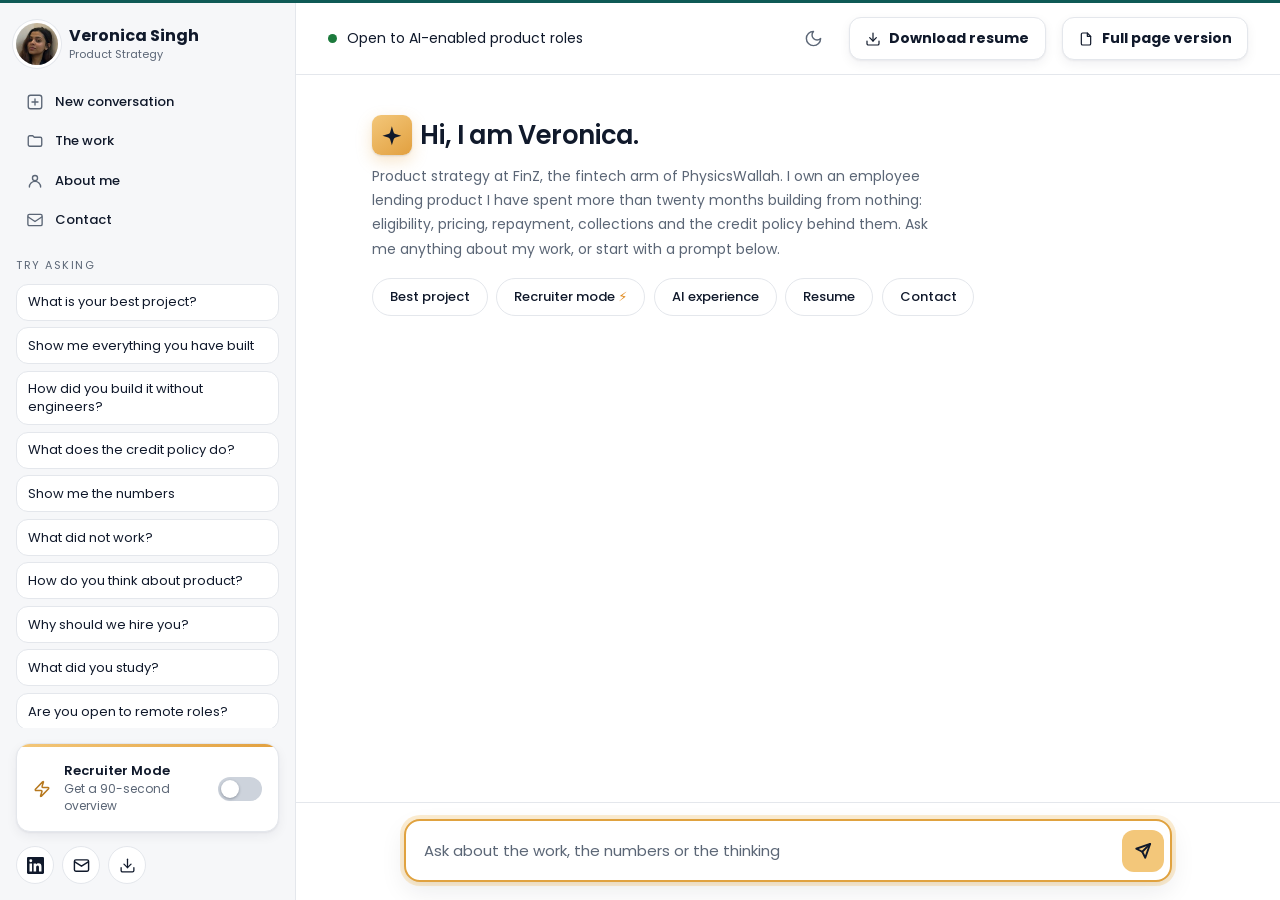
==== index.html @ cc676f42 "Poppins, and only Poppins One family across the whole site, headings and small labels alike. "Produc" ====
<!DOCTYPE html>
<html lang="en">
<head>
<meta charset="utf-8">
<meta name="viewport" content="width=device-width, initial-scale=1">
<title>Veronica Singh | Product Strategy, Employee Financing</title>
<meta name="description" content="Ask about the lending product Veronica Singh built from scratch at FinZ, the fintech vertical at PhysicsWallah. Now disbursing Rs 3 Cr+ a month to PhysicsWallah employees.">
<meta name="author" content="Veronica Singh">
<meta property="og:type" content="website">
<meta property="og:title" content="Veronica Singh | Product Strategy, Employee Financing">
<meta property="og:description" content="Ask about the lending product Veronica Singh built from scratch at FinZ, the fintech vertical at PhysicsWallah. Now disbursing Rs 3 Cr+ a month to PhysicsWallah employees.">
<meta property="og:site_name" content="Veronica Singh">
<meta property="og:locale" content="en_IN">
<!-- Set og:url and og:image once the site is hosted. -->
<!-- <meta property="og:url" content="https://YOUR-DOMAIN-HERE/index.html"> -->
<!-- <meta property="og:image" content="https://YOUR-DOMAIN-HERE/og-image.png"> 1200x630px -->
<meta name="twitter:card" content="summary_large_image">
<meta name="twitter:title" content="Veronica Singh | Product Strategy, Employee Financing">
<meta name="twitter:description" content="Ask about the lending product Veronica Singh built from scratch at FinZ, the fintech vertical at PhysicsWallah.">
<meta name="theme-color" content="#ffffff">
<link rel="preconnect" href="https://fonts.googleapis.com">
<link rel="preconnect" href="https://fonts.gstatic.com" crossorigin>
<link href="https://fonts.googleapis.com/css2?family=Poppins:wght@400;500;600;700&display=swap" rel="stylesheet">
<link rel="stylesheet" href="styles.css">
<link rel="stylesheet" href="chat.css">
</head>
<body class="app">
<a class="skip" href="#q">Skip to the question box</a>
<div class="hairline" aria-hidden="true"></div>

<div class="shell">

  <aside class="side" id="side">
    <div class="side-id">
      <img class="side-face" src="img/avatar.jpg" alt="" width="320" height="320">
      <div>
        <p class="side-name">Veronica Singh</p>
        <p class="side-role">Product Strategy</p>
      </div>
    </div>

    <nav class="side-nav" aria-label="Sections">
      <button class="side-link" type="button" data-ask="reset"><svg viewBox="0 0 24 24" fill="none" stroke="currentColor" stroke-width="1.8" stroke-linecap="round" stroke-linejoin="round" aria-hidden="true"><rect x="3" y="3" width="18" height="18" rx="3"/><path d="M12 8v8M8 12h8"/></svg> New conversation</button>
      <button class="side-link" type="button" data-ask="work"><svg viewBox="0 0 24 24" fill="none" stroke="currentColor" stroke-width="1.8" stroke-linecap="round" stroke-linejoin="round" aria-hidden="true"><path d="M3 7a2 2 0 0 1 2-2h4l2 2h8a2 2 0 0 1 2 2v8a2 2 0 0 1-2 2H5a2 2 0 0 1-2-2z"/></svg> The work</button>
      <button class="side-link" type="button" data-ask="about"><svg viewBox="0 0 24 24" fill="none" stroke="currentColor" stroke-width="1.8" stroke-linecap="round" stroke-linejoin="round" aria-hidden="true"><circle cx="12" cy="8" r="3.4"/><path d="M4.5 20a7.5 7.5 0 0 1 15 0"/></svg> About me</button>
      <button class="side-link" type="button" data-ask="contact"><svg viewBox="0 0 24 24" fill="none" stroke="currentColor" stroke-width="1.8" stroke-linecap="round" stroke-linejoin="round" aria-hidden="true"><rect x="2.5" y="4.5" width="19" height="15" rx="2"/><path d="m3 8 9 6 9-6"/></svg> Contact</button>
    </nav>

    <div class="try-wrap">
      <p class="side-label" id="try-label">Try asking</p>
      <ul class="try-list" id="try-list" aria-labelledby="try-label">
        <li><button class="try" type="button" data-ask="best">What is your best project?</button></li>
        <li><button class="try" type="button" data-ask="work">Show me everything you have built</button></li>
        <li><button class="try" type="button" data-ask="ai">How did you build it without engineers?</button></li>
        <li><button class="try" type="button" data-ask="credit">What does the credit policy do?</button></li>
        <li><button class="try" type="button" data-ask="numbers">Show me the numbers</button></li>
        <li><button class="try" type="button" data-ask="limits">What did not work?</button></li>
        <li><button class="try" type="button" data-ask="principles">How do you think about product?</button></li>
        <li><button class="try" type="button" data-ask="why">Why should we hire you?</button></li>
        <li><button class="try" type="button" data-ask="education">What did you study?</button></li>
        <li><button class="try" type="button" data-ask="logistics">Are you open to remote roles?</button></li>
      </ul>
    </div>


    <div class="rec">
      <span class="rec-bar" aria-hidden="true"></span>
      <label class="rec-row" for="rec">
        <span class="rec-bolt" aria-hidden="true"><svg viewBox="0 0 24 24" fill="none" stroke="currentColor" stroke-width="2" stroke-linecap="round" stroke-linejoin="round"><path d="M4 14a1 1 0 0 1-.78-1.63l9.9-10.2a.5.5 0 0 1 .86.46l-1.92 6.02A1 1 0 0 0 13 10h7a1 1 0 0 1 .78 1.63l-9.9 10.2a.5.5 0 0 1-.86-.46l1.92-6.02A1 1 0 0 0 11 14z"/></svg></span>
        <span class="rec-copy">
          <span class="rec-name">Recruiter Mode</span>
          <span class="rec-sub">Get a 90-second overview</span>
        </span>
        <input type="checkbox" id="rec">
        <span class="rec-switch" aria-hidden="true"></span>
      </label>
    </div>

    <ul class="side-social">
      <li>
        <a href="https://www.linkedin.com/in/veronicasingh250803" rel="me noopener" target="_blank" title="LinkedIn">
          <span class="sr">Connect on LinkedIn</span>
          <svg viewBox="0 0 24 24" fill="currentColor" aria-hidden="true"><path d="M20.45 20.45h-3.56v-5.57c0-1.33-.03-3.04-1.85-3.04-1.86 0-2.14 1.45-2.14 2.94v5.67H9.35V9h3.41v1.56h.05c.48-.9 1.63-1.85 3.36-1.85 3.6 0 4.27 2.37 4.27 5.45v6.29zM5.34 7.43a2.06 2.06 0 1 1 0-4.13 2.06 2.06 0 0 1 0 4.13zM7.12 20.45H3.56V9h3.56v11.45zM22.22 0H1.77C.79 0 0 .77 0 1.72v20.56C0 23.23.79 24 1.77 24h20.45c.98 0 1.78-.77 1.78-1.72V1.72C24 .77 23.2 0 22.22 0z"/></svg>
        </a>
      </li>
      <li>
        <a href="mailto:veronica.singh2525@gmail.com" title="Email">
          <span class="sr">Email veronica.singh2525@gmail.com</span>
          <svg viewBox="0 0 24 24" fill="none" stroke="currentColor" stroke-width="2" stroke-linecap="round" stroke-linejoin="round" aria-hidden="true"><rect x="2" y="4" width="20" height="16" rx="2"/><path d="m2.5 7 9.5 6 9.5-6"/></svg>
        </a>
      </li>
      <li>
        <a href="assets/Veronica-Singh-Resume.pdf" download title="Download resume">
          <span class="sr">Download Veronica&rsquo;s resume as a PDF</span>
          <svg viewBox="0 0 24 24" fill="none" stroke="currentColor" stroke-width="1.8" stroke-linecap="round" stroke-linejoin="round" aria-hidden="true"><path d="M12 15V3"/><path d="M21 15v4a2 2 0 0 1-2 2H5a2 2 0 0 1-2-2v-4"/><path d="m7 10 5 5 5-5"/></svg>
        </a>
      </li>
    </ul>
  </aside>

  <button class="backdrop" id="backdrop" type="button" hidden><span class="sr">Close the menu</span></button>

  <div class="main">
    <div class="topbar">
      <button class="drawer-toggle" id="drawer-toggle" type="button" aria-expanded="false" aria-controls="side">Menu</button>
      <p class="avail">
        <span class="dot" aria-hidden="true"></span>
        <span class="avail-short" aria-hidden="true">Open to work</span>
        <span class="avail-full" aria-hidden="true">Open to AI-enabled product roles</span>
        <span class="sr">Open to AI-enabled product roles</span>
      </p>
      <button class="theme-toggle" id="theme-toggle" type="button" aria-pressed="false" aria-label="Switch to night mode">
        <svg class="moon" viewBox="0 0 24 24" fill="none" stroke="currentColor" stroke-width="1.8" stroke-linecap="round" stroke-linejoin="round" aria-hidden="true"><path d="M12 3a6 6 0 0 0 9 9 9 9 0 1 1-9-9Z"/></svg>
        <svg class="sun" viewBox="0 0 24 24" fill="none" stroke="currentColor" stroke-width="1.8" stroke-linecap="round" stroke-linejoin="round" aria-hidden="true"><circle cx="12" cy="12" r="4"/><path d="M12 2v2M12 20v2M4.9 4.9l1.4 1.4M17.7 17.7l1.4 1.4M2 12h2M20 12h2M4.9 19.1l1.4-1.4M17.7 6.3l1.4-1.4"/></svg>
      </button>
      <a class="home-link" href="assets/Veronica-Singh-Resume.pdf" download><svg viewBox="0 0 24 24" fill="none" stroke="currentColor" stroke-width="1.8" stroke-linecap="round" stroke-linejoin="round" aria-hidden="true"><path d="M12 15V3"/><path d="M21 15v4a2 2 0 0 1-2 2H5a2 2 0 0 1-2-2v-4"/><path d="m7 10 5 5 5-5"/></svg> <span>Download resume</span></a>
      <a class="home-link home-link--page" href="home.html"><svg viewBox="0 0 24 24" fill="none" stroke="currentColor" stroke-width="1.8" stroke-linecap="round" stroke-linejoin="round" aria-hidden="true"><path d="M14 3H7a2 2 0 0 0-2 2v14a2 2 0 0 0 2 2h10a2 2 0 0 0 2-2V8z"/><path d="M14 3v5h5"/></svg> <span>Full page version</span></a>
    </div>

    <div class="scroll" id="scroll">
      <div class="thread" id="thread">

        <div class="msg msg-open">
          <div class="said">
            <h1 class="lede"><span class="mark" aria-hidden="true"><svg viewBox="0 0 24 24" fill="currentColor"><path d="M12 2.6 13.9 9a3.2 3.2 0 0 0 2.1 2.1l6.4 1.9-6.4 1.9A3.2 3.2 0 0 0 13.9 17L12 23.4 10.1 17A3.2 3.2 0 0 0 8 14.9L1.6 13 8 11.1A3.2 3.2 0 0 0 10.1 9z"/></svg></span>Hi, I am Veronica.</h1>
            <p class="sub">Product strategy at FinZ, the fintech arm of PhysicsWallah. I own an
            employee lending product I have spent more than twenty months building from nothing:
            eligibility, pricing, repayment, collections and the credit policy behind them.
            Ask me anything about my work, or start with a prompt below.</p>
            <div class="asks">
              <button class="askchip" type="button" data-ask="best">Best project</button>
              <button class="askchip" type="button" data-ask="recruiter">Recruiter mode <span class="bolt" aria-hidden="true">&#9889;</span></button>
              <button class="askchip" type="button" data-ask="ai">AI experience</button>
              <button class="askchip" type="button" data-ask="resume">Resume</button>
              <button class="askchip" type="button" data-ask="contact">Contact</button>
            </div>
            <noscript>
              <p style="margin-top:1rem"><b>This page needs JavaScript to answer questions.</b> Everything it would tell you is written out in full here:
              <a href="home.html">the full page version</a>, <a href="about.html">about Veronica</a>,
              <a href="projects.html">the case studies</a> and <a href="contact.html">how to get in touch</a>.</p>
            </noscript>
          </div>
        </div>

      </div>
    </div>

    <div class="composer-wrap">
      <form class="composer" id="composer" autocomplete="off">
        <label class="sr" for="q">Ask about the work, the numbers or the thinking</label>
        <input id="q" name="q" type="text" placeholder="Ask about the work, the numbers or the thinking" enterkeyhint="send">
        <button class="send" type="submit">
          <span class="sr">Send</span>
          <svg viewBox="0 0 24 24" fill="none" stroke="currentColor" stroke-width="2.5" stroke-linecap="round" stroke-linejoin="round" aria-hidden="true"><path d="M21.5 2.5 11 13"/><path d="M21.5 2.5 15 21l-4-8-8-4z"/></svg>
        </button>
      </form>
    </div>
  </div>

</div>

<script src="chat.js"></script>
</body>
</html>
---- styles.css ----
/* ============================================================
   Veronica Singh | portfolio

   One token block for the whole site, so the chat, the case
   studies and the full page version cannot drift apart.

   Poppins throughout, with no second family anywhere. White ground,
   near-black navy, hairline rules, soft shadows, and one amber accent
   that only ever means "do this". Night mode swaps the token values
   and nothing else.

   Plain static HTML. No build step required to host.
   ============================================================ */

:root{
  --bone:#ffffff;            /* page ground */
  --ink:#10192b;             /* near-black navy */
  --card:#ffffff;
  --muted-surface:#f6f7f9;   /* sidebar, and any recessed surface */
  --line:#e4e7ec;            /* hairline rule */
  --panel:#eceff7;           /* the ground a product shot sits on */
  --accent:#f3c77a;          /* the one colour that means "do this" */
  --accent-deep:#0f5a56;     /* the rule across the top */

  --blue:#dbe7f5;
  --pink:#f7e0e4;
  --lavender:#e9e4f7;
  --tan:#f8e8cc;
  --linkedin:#0077b5;
  --on-accent:#10192b;       /* stays dark: it sits on amber in both themes */
  --bubble-bg:#10192b;
  --bubble-fg:#ffffff;

  --muted:#5b6676;

  --border:1px solid var(--line);
  --border-thin:1px solid var(--line);
  --shadow:0 1px 2px rgba(16,25,43,.05), 0 4px 12px rgba(16,25,43,.06);
  --shadow-md:0 2px 4px rgba(16,25,43,.05), 0 10px 26px rgba(16,25,43,.08);
  --shadow-lg:0 4px 10px rgba(16,25,43,.06), 0 18px 44px rgba(16,25,43,.10);
  --radius-lg:20px;

  --font:"Poppins","Segoe UI",system-ui,-apple-system,sans-serif;
  /* One family, everywhere. --mono is kept as an alias so the small
     label rules keep working, but it resolves to the same face: this
     is meant to look uniform, not mixed. */
  --mono:var(--font);

  --t-display:clamp(2.35rem,6.4vw,4.5rem);
  --t-h1:clamp(1.9rem,4.2vw,3.15rem);
  --t-h2:clamp(1.6rem,3.2vw,2.6rem);
  --t-h3:clamp(1.15rem,1.7vw,1.5rem);
  --t-lead:clamp(1.0625rem,1.5vw,1.25rem);
  --t-body:clamp(1rem,1.1vw,1.125rem);
  --t-small:clamp(.875rem,1vw,1rem);
  --t-micro:clamp(.6875rem,.85vw,.8125rem);

  --measure:38rem;
  --measure-wide:46rem;
  --gutter:clamp(1.25rem,4.5vw,3.5rem);
  --max:76rem;
  --sec-gap:clamp(3.25rem,7vw,5.5rem);
}

/* ============================================================
   NIGHT MODE
   Only the token values change. Every rule below this block is
   written once and works in both themes.
   White is the default in every browser regardless of the system
   setting. Dark applies only when the toggle sets [data-theme],
   which needs no browser storage.
   ============================================================ */
:root[data-theme="dark"]{
  --bone:#0d1117;
  --ink:#e9eef6;
  --card:#161d29;
  --muted-surface:#111823;
  --line:#26303f;
  --panel:#131c2b;
  --accent:#f3c77a;
  --accent-deep:#6fc9bd;
  --blue:#1b2b3e;
  --pink:#3a2630;
  --lavender:#272040;
  --tan:#33291b;
  --muted:#9aa7b8;
  --bubble-bg:#2b3648;
  --bubble-fg:#f1f5f9;
  --shadow:0 1px 2px rgba(0,0,0,.4), 0 4px 14px rgba(0,0,0,.35);
  --shadow-md:0 2px 6px rgba(0,0,0,.45), 0 12px 30px rgba(0,0,0,.4);
  --shadow-lg:0 6px 14px rgba(0,0,0,.5), 0 22px 50px rgba(0,0,0,.45);
  color-scheme:dark;
}

*,*::before,*::after{box-sizing:border-box}
html{-webkit-text-size-adjust:100%;background:var(--bone);scroll-behavior:smooth}
@media (prefers-reduced-motion:reduce){html{scroll-behavior:auto}}

body{
  margin:0;
  background:var(--bone);
  color:var(--ink);
  font-family:var(--font);
  font-size:var(--t-body);
  font-weight:400;
  line-height:1.62;
  -webkit-font-smoothing:antialiased;
  -moz-osx-font-smoothing:grayscale;
  overflow-x:hidden;
}

::selection{background:var(--blue);color:var(--ink)}

h1,h2,h3{margin:0;font-weight:700;line-height:1.06}
p{margin:0 0 1.15em}
p:last-child{margin-bottom:0}
strong{font-weight:700}
img{display:block;max-width:100%;height:auto}
a{color:inherit}
.prose a{text-decoration-thickness:2px;text-underline-offset:3px}
.prose a:hover{background:var(--blue)}

:focus-visible{outline:3px solid var(--ink);outline-offset:3px}

.skip{
  position:absolute;left:-9999px;top:0;z-index:300;
  background:var(--blue);color:var(--ink);
  border:var(--border);box-shadow:var(--shadow);
  padding:.5rem 1rem;font-weight:700;
}
.skip:focus{left:1rem;top:1rem}

.wrap{max-width:var(--max);margin-inline:auto;padding-inline:var(--gutter)}
section{padding-block:var(--sec-gap);position:relative}
.tight{padding-block:clamp(2rem,4vw,3rem)}

/* ============================================================
   REVEAL ON SCROLL
   The scripts pick their own targets and add .rise themselves, so
   no page markup carries a presentation class and nothing is
   hidden when JavaScript does not run. .js is only set once an
   IntersectionObserver actually exists.
   ============================================================ */
@media (prefers-reduced-motion:no-preference){
  .js .rise{
    opacity:0;transform:translateY(16px);
    transition:opacity .5s ease, transform .55s cubic-bezier(.22,1,.36,1);
    transition-delay:var(--d,0ms);
  }
  .js .rise.is-in{opacity:1;transform:none}
}

/* ============================================================
   NAV
   ============================================================ */
.site-nav{position:sticky;top:0;z-index:100;background:var(--bone);border-bottom:var(--border)}
.nav-inner{
  max-width:var(--max);margin-inline:auto;
  padding:.85rem var(--gutter);
  display:flex;align-items:center;justify-content:flex-end;gap:1rem;
}
.nav-links{display:flex;align-items:center;gap:clamp(1rem,2.4vw,2.25rem);list-style:none;margin:0;padding:0}
.nav-link{
  font-size:var(--t-micro);font-weight:700;
  letter-spacing:.12em;text-transform:uppercase;
  text-decoration:none;padding:.35rem .2rem;
  border-bottom:3px solid transparent;
}
.nav-link:hover{border-bottom-color:var(--ink)}
.nav-link[aria-current="page"]{border-bottom-color:var(--pink)}
.nav-toggle{display:none}

@media (max-width:56em){
  .nav-inner{flex-wrap:wrap}
  .site-nav nav{flex-basis:100%;order:3}
  .nav-toggle{
    display:inline-block;
    background:var(--blue);color:var(--ink);
    border:var(--border);box-shadow:var(--shadow);
    font-family:var(--font);font-weight:700;font-size:var(--t-micro);
    letter-spacing:.12em;text-transform:uppercase;
    padding:.6rem .9rem;cursor:pointer;
  }
  .nav-links{flex-direction:column;align-items:stretch;gap:0;padding-bottom:.5rem}
  .nav-links[hidden]{display:none}
  .nav-link{display:block;padding:.8rem 0;border-top:2px solid var(--ink);border-bottom:0}
  .nav-link[aria-current="page"]{background:var(--pink);padding-inline:.6rem}
}

/* ============================================================
   PILLS AND BUTTONS
   ============================================================ */
.pill{
  display:inline-block;
  border:var(--border);box-shadow:var(--shadow);
  border-radius:999px;
  padding:.45rem 1rem;
  font-size:var(--t-micro);font-weight:700;
  letter-spacing:.1em;text-transform:uppercase;
  background:var(--blue);
}
.pill--pink{background:var(--pink)}
.pill--lav{background:var(--lavender)}
.pill--tan{background:var(--tan)}

.btn{
  display:inline-flex;align-items:center;gap:.6rem;
  border:var(--border);box-shadow:var(--shadow);
  background:var(--blue);color:var(--ink);
  padding:.8rem 1.35rem;
  font-weight:700;font-size:var(--t-small);
  letter-spacing:.06em;text-transform:uppercase;
  text-decoration:none;
  transition:transform .12s ease,box-shadow .12s ease;
}
.btn:hover,.btn:focus-visible{transform:translateY(-1px);box-shadow:var(--shadow-md)}
.btn--pink{background:var(--pink)}
.btn--lav{background:var(--lavender)}
.btn--ink{background:var(--ink);color:var(--bone)}
.btn--linkedin{background:var(--linkedin);color:#fff}
@media (prefers-reduced-motion:reduce){.btn{transition:none}}

/* ============================================================
   HERO
   ============================================================ */
.hero{padding-top:clamp(1.75rem,4vw,3rem)}
.hero-grid{display:grid;grid-template-columns:1fr;gap:clamp(2.5rem,5vw,4rem);align-items:center}
.hero-pills{display:flex;flex-wrap:wrap;gap:.6rem;list-style:none;margin:0 0 1.75rem;padding:0}
.name{
  font-size:var(--t-display);
  text-transform:uppercase;letter-spacing:.02em;line-height:.95;
  margin-bottom:1.25rem;
}
.role{
  font-size:var(--t-h3);font-weight:700;
  text-transform:uppercase;letter-spacing:.03em;line-height:1.25;
  margin-bottom:1.25rem;max-width:24ch;
}
.hero-sub{color:var(--muted);max-width:46ch;margin-bottom:1.75rem}
.hero-cta{display:flex;flex-wrap:wrap;gap:.75rem}

/* stacked photo frame, as on the reference site */
.photo-stack{position:relative;width:100%;max-width:clamp(190px,24vw,300px);margin-inline:auto}
.photo-stack::before,.photo-stack::after{
  content:"";position:absolute;inset:0;
  border:var(--border);border-radius:var(--radius-lg);box-shadow:var(--shadow-md);
}
.photo-stack::before{background:var(--pink);transform:rotate(3deg)}
.photo-stack::after{background:var(--tan);transform:rotate(-3deg)}
.photo-frame{
  position:relative;
  z-index:1; /* sits above the two rotated cards behind it */
  border:var(--border);border-radius:var(--radius-lg);
  box-shadow:var(--shadow-lg);
  overflow:hidden;background:var(--blue);
}
.photo-frame img{width:100%}

/* ============================================================
   SECTION HEADINGS
   ============================================================ */
.sec-head{text-align:center;margin-bottom:clamp(2rem,4vw,3rem)}
.sec-head--left{text-align:left}
.sec-title{font-size:var(--t-h2);margin-top:1rem}
.sec-intro{color:var(--muted);max-width:44ch;margin:1rem auto 0}
.sec-head--left .sec-intro{margin-inline:0}

/* ============================================================
   CARDS
   ============================================================ */
.card{
  border:var(--border);box-shadow:var(--shadow);
  background:var(--card);
  padding:clamp(1.25rem,2.4vw,1.75rem);
  height:100%;
}
.card--blue{background:var(--blue)}
.card--pink{background:var(--pink)}
.card--lav{background:var(--lavender)}
.card--tan{background:var(--tan)}
.card h3{font-size:var(--t-h3);text-transform:uppercase;letter-spacing:.03em;margin-bottom:.75rem}
.card p{font-size:var(--t-small);line-height:1.6}

.icon-box{
  display:inline-flex;align-items:center;justify-content:center;
  width:52px;height:52px;margin-bottom:1.1rem;
  background:var(--card);border:var(--border);
}
.icon-box svg{width:24px;height:24px}

.grid{display:grid;gap:clamp(1.25rem,2.5vw,1.75rem);grid-template-columns:1fr}
.grid--2{grid-template-columns:1fr}
.grid--3{grid-template-columns:1fr}
.grid--4{grid-template-columns:1fr}

/* ============================================================
   CASE STUDY CARDS
   ============================================================ */
.case-list{display:grid;gap:clamp(1.5rem,3vw,2rem);grid-template-columns:1fr;list-style:none;margin:0;padding:0}
.case-card{
  display:flex;flex-direction:column;height:100%;
  border:var(--border);box-shadow:var(--shadow);
  background:var(--card);text-decoration:none;
  transition:transform .12s ease,box-shadow .12s ease;
}
.case-card:hover,.case-card:focus-visible{transform:translateY(-2px);box-shadow:var(--shadow-md)}
@media (prefers-reduced-motion:reduce){.case-card{transition:none}}
.case-head{
  display:flex;align-items:center;
  padding:.9rem 1.1rem;border-bottom:var(--border);
}
.case-head .icon-box{margin:0;width:44px;height:44px}
.case-head .icon-box svg{width:20px;height:20px}
.case--1 .case-head{background:var(--blue)}
.case--2 .case-head{background:var(--pink)}
.case--3 .case-head{background:var(--tan)}
.case-body{padding:clamp(1.15rem,2.4vw,1.6rem);display:flex;flex-direction:column;flex:1}
.case-body h3{font-size:var(--t-h3);text-transform:uppercase;letter-spacing:.02em;margin-bottom:.75rem}
.case-body p{font-size:var(--t-small);color:var(--muted)}
.status{
  display:inline-block;align-self:flex-start;width:fit-content;background:var(--tan);
  border:var(--border-thin);
  padding:.15rem .5rem;margin-bottom:.85rem;
  font-size:var(--t-micro);font-weight:700;
  letter-spacing:.1em;text-transform:uppercase;
}
.chips{display:flex;flex-wrap:wrap;gap:.45rem;list-style:none;margin:1.1rem 0 0;padding:0}
.chip{
  border:var(--border-thin);background:var(--bone);
  padding:.2rem .55rem;font-size:var(--t-micro);font-weight:700;
}
.card-more{
  margin-top:1.2rem;padding-top:.9rem;border-top:1px solid rgba(46,36,31,.25);
  font-weight:700;font-size:var(--t-small);letter-spacing:.05em;text-transform:uppercase;
}

/* ============================================================
   STATS
   ============================================================ */
.stat-list{display:grid;grid-template-columns:repeat(2,1fr);gap:clamp(1rem,2vw,1.5rem);list-style:none;margin:0;padding:0}
.stat-box{
  background:var(--lavender);border:var(--border);box-shadow:var(--shadow);
  padding:clamp(1rem,2.2vw,1.5rem);text-align:center;
  display:flex;flex-direction:column;justify-content:space-between;
}
.stat-figure{display:block;font-size:clamp(1.5rem,3.2vw,2.25rem);font-weight:700;line-height:1.05;margin-bottom:.35rem}
.stat-label{display:block;font-size:var(--t-micro);font-weight:700;letter-spacing:.1em;text-transform:uppercase}

/* ============================================================
   PAGE HEAD
   ============================================================ */
.page-head{
  border:var(--border);box-shadow:var(--shadow-lg);
  background:var(--blue);
  padding:clamp(1.1rem,2.2vw,1.6rem) clamp(1.1rem,2.4vw,1.75rem);
  margin-bottom:clamp(1.75rem,3vw,2.25rem);
}
.page-head--pink{background:var(--pink)}
.page-head--tan{background:var(--tan)}
.page-head--lav{background:var(--lavender)}
.page-head .kicker{font-size:var(--t-micro);font-weight:700;letter-spacing:.16em;text-transform:uppercase;display:block;margin-bottom:.6rem}
.page-head h1{font-size:var(--t-h2);text-transform:uppercase;letter-spacing:.02em;margin-bottom:.85rem}
.page-head .meta{font-family:var(--mono);font-size:var(--t-small)}
.page-head .lede{font-size:var(--t-lead);margin-top:.75rem;max-width:46ch}
.back-link{
  display:inline-block;font-weight:700;font-size:var(--t-micro);
  letter-spacing:.12em;text-transform:uppercase;
  text-decoration:none;margin-bottom:1.25rem;
  border-bottom:2px solid var(--ink);
}
.back-link::before{content:"";display:inline-block;vertical-align:.18em;
  width:.9em;height:2px;background:currentColor;margin-right:.55em}
/* status sits on its own line in a case-study head */
.page-head .status{margin:.85rem 0 0}

/* ============================================================
   PROSE
   ============================================================ */
.prose{max-width:var(--measure-wide)}
.prose h3{
  font-size:var(--t-h3);text-transform:uppercase;letter-spacing:.03em;
  margin:clamp(2.25rem,4vw,3rem) 0 .9rem;
}
.prose h3:first-child{margin-top:0}
.prose blockquote{
  margin:clamp(1.75rem,3vw,2.5rem) 0;
  background:var(--tan);border:var(--border);box-shadow:var(--shadow);
  padding:clamp(1.1rem,2.2vw,1.5rem);
  font-size:var(--t-lead);font-weight:700;line-height:1.35;
}
.prose blockquote p{margin:0}
.steps{list-style:none;margin:0 0 1.15em;padding:0;counter-reset:st}
.steps li{
  counter-increment:st;position:relative;
  padding:.65rem 0 .65rem 2.6rem;border-top:1px solid rgba(46,36,31,.25);
}
.steps li:last-child{border-bottom:1px solid rgba(46,36,31,.25)}
.steps li::before{
  content:counter(st,decimal-leading-zero);
  position:absolute;left:0;top:.72rem;
  font-family:var(--mono);font-size:var(--t-micro);font-weight:700;
}
.decisions{list-style:none;margin:0;padding:0;counter-reset:dec}
.decisions > li{
  counter-increment:dec;margin-top:1.75rem;
  background:var(--card);border:var(--border);box-shadow:var(--shadow);
  padding:clamp(1.1rem,2.2vw,1.5rem);
}
.decisions > li::before{
  content:"Decision " counter(dec,decimal-leading-zero);
  display:inline-block;margin-bottom:.7rem;
  background:var(--lavender);border:var(--border-thin);padding:.15rem .5rem;
  font-size:var(--t-micro);font-weight:700;letter-spacing:.1em;text-transform:uppercase;
}
.dec-lead{display:block;font-weight:700;margin-bottom:.55rem}

.limits{
  max-width:var(--measure-wide);margin-top:clamp(2.25rem,4vw,3rem);
  background:var(--muted-surface);border:var(--border);box-shadow:var(--shadow);
  padding:clamp(1.15rem,2.4vw,1.6rem);
  font-size:var(--t-small);line-height:1.62;
}
.limits h3{
  font-size:var(--t-micro);letter-spacing:.14em;text-transform:uppercase;
  margin:0 0 .7rem;
}

/* ============================================================
   FIGURES
   ============================================================ */
.figs{display:grid;gap:clamp(2rem,4vw,3rem);margin-top:clamp(2.5rem,5vw,4rem);max-width:none}
figure{margin:0}
.shot{border:var(--border);box-shadow:var(--shadow-md);overflow:hidden;background:var(--card)}
.shot img{width:100%}
.fig-frame{
  border:2px dashed var(--ink);background:var(--muted-surface);
  aspect-ratio:1600/760;
  display:flex;flex-direction:column;align-items:center;justify-content:center;
  gap:.5rem;padding:1rem;text-align:center;
}
.fig-slot{font-family:var(--mono);font-weight:700;font-size:var(--t-small);letter-spacing:.1em;text-transform:uppercase}
.fig-dims{font-family:var(--mono);font-size:var(--t-micro);color:var(--muted)}

/* ============================================================
   CASE STEPS: a screenshot followed by what it solved
   ============================================================ */
.case-intro{max-width:var(--measure-wide);margin-bottom:clamp(2.5rem,5vw,3.5rem)}
.case-intro p{margin-bottom:.9em}
.case-intro p:last-child{margin-bottom:0}
.case-steps{display:grid;gap:clamp(2.75rem,5vw,4rem);margin-bottom:clamp(2.75rem,5vw,4rem)}
.case-step figure{max-width:54rem}
.case-step .step-body{max-width:var(--measure-wide);margin-top:clamp(1rem,2vw,1.4rem)}
.case-step .step-body h3{
  font-size:var(--t-h3);text-transform:uppercase;letter-spacing:.03em;margin:0 0 .8rem;
}
.case-step .step-body p{margin-bottom:1em}
.case-step .step-body p:last-child{margin-bottom:0}

/* ============================================================
   PRINCIPLES / FACTS
   ============================================================ */
.principles{list-style:none;margin:0;padding:0;counter-reset:pr;max-width:var(--measure-wide)}
.principles > li{
  counter-increment:pr;
  display:grid;grid-template-columns:auto 1fr;gap:0 clamp(1rem,2.4vw,1.75rem);
  align-items:start;padding-block:clamp(1.35rem,2.6vw,1.9rem);
  border-top:1px solid rgba(46,36,31,.25);
}
.principles > li:last-child{border-bottom:1px solid rgba(46,36,31,.25)}
.principles > li::before{
  content:counter(pr,decimal-leading-zero);
  font-family:var(--mono);font-weight:700;font-size:var(--t-small);
  background:var(--blue);border:var(--border-thin);padding:.1rem .45rem;
}
.p-lead{font-weight:700}
.p-text{color:var(--muted)}
.p-text .p-lead{color:var(--ink)}

.fact-grid,.grid{align-items:start}
.fact-col{height:auto}
.fact-col ul{list-style:none;margin:0;padding:0}
.fact-col li{
  background:var(--card);border:var(--border-thin);
  padding:.6rem .75rem;margin-bottom:.6rem;
  font-size:var(--t-small);line-height:1.4;font-weight:700;
}
.fact-col li:last-child{margin-bottom:0}
.fact-col li span{display:block;font-weight:400;color:var(--muted);font-size:var(--t-micro);margin-top:.15rem}

/* ============================================================
   PAGER
   ============================================================ */
.pager{
  display:grid;gap:1rem;grid-template-columns:1fr;
  margin-top:clamp(3rem,5vw,4.5rem);
}
.pager a{
  display:block;text-decoration:none;
  border:var(--border);box-shadow:var(--shadow);
  background:var(--card);padding:1.1rem 1.25rem;
}
.pager a:hover{background:var(--blue)}
.pager-dir{display:block;font-size:var(--t-micro);font-weight:700;letter-spacing:.12em;text-transform:uppercase;margin-bottom:.3rem}
.pager-title{font-weight:700;text-transform:uppercase;letter-spacing:.02em}
.pager .next{text-align:right}

/* ============================================================
   CONTACT
   ============================================================ */
.contact{
  background-color:var(--pink);
  background-image:
    repeating-linear-gradient(45deg,rgba(46,36,31,.05) 0 2px,transparent 2px 9px),
    repeating-linear-gradient(-45deg,rgba(46,36,31,.05) 0 2px,transparent 2px 9px);
  border-block:var(--border);
  text-align:center;
}
.contact .sec-title{max-width:20ch;margin-inline:auto}
.contact-actions{
  display:grid;gap:clamp(1rem,2.2vw,1.5rem);
  list-style:none;margin:2.25rem auto 0;padding:0;
  max-width:52rem;align-items:start;
  grid-template-columns:1fr;
}
.action{
  display:flex;flex-direction:column;align-items:center;gap:.85rem;
  background:var(--card);border:var(--border);box-shadow:var(--shadow);
  padding:clamp(1.25rem,2.4vw,1.6rem) 1rem;
  text-decoration:none;text-align:center;cursor:pointer;
  list-style:none;
  transition:transform .12s ease,box-shadow .12s ease;
}
.action::-webkit-details-marker{display:none}
.action::marker{content:""}
.action:hover,.action:focus-visible{transform:translateY(-2px);box-shadow:var(--shadow-md)}
@media (prefers-reduced-motion:reduce){.action{transition:none}}
.action--in{background:var(--linkedin);color:#fff}
.action-icon{
  display:inline-flex;align-items:center;justify-content:center;
  width:34px;height:34px;
}
.action-icon svg{width:100%;height:100%}
.action-label{
  font-weight:700;font-size:var(--t-small);
  letter-spacing:.06em;text-transform:uppercase;line-height:1.25;
}
.action-details[open] .action{margin-bottom:.7rem}
.action-value{
  display:block;background:var(--tan);
  border:var(--border);box-shadow:var(--shadow);
  padding:.8rem 1rem;text-align:center;
  font-weight:700;text-decoration:none;
  font-size:var(--t-small);word-break:break-word;
}
.action-value:hover{background:var(--blue)}
.cl-kind{font-size:var(--t-micro);font-weight:700;letter-spacing:.14em;text-transform:uppercase;flex:0 0 auto;min-width:7rem}
.cl-value{font-weight:700;word-break:break-word}
.cl-arrow{margin-left:auto;font-weight:700}

/* ============================================================
   FOOTER
   ============================================================ */
.site-footer{border-top:var(--border);background:var(--bone);padding-block:clamp(1.75rem,3.5vw,2.5rem)}
.footer-inner{display:grid;gap:1.25rem;justify-items:center;text-align:center}
.colophon{font-size:var(--t-small)}
.to-top{
  display:inline-block;background:var(--card);
  border:var(--border);box-shadow:var(--shadow);
  padding:.55rem .9rem;font-weight:700;font-size:var(--t-micro);
  letter-spacing:.1em;text-transform:uppercase;text-decoration:none;
}

/* ============================================================
   BREAKPOINTS
   ============================================================ */
@media (min-width:40em){
  .grid--2{grid-template-columns:repeat(2,1fr)}
  .grid--3{grid-template-columns:repeat(3,1fr)}
  .grid--4{grid-template-columns:repeat(2,1fr)}
  .case-list{grid-template-columns:repeat(2,1fr)}
  .stat-list{grid-template-columns:repeat(4,1fr)}
  .contact-actions{grid-template-columns:repeat(3,1fr)}
  .pager{grid-template-columns:1fr 1fr}
  .footer-inner{grid-template-columns:1fr auto;align-items:center;text-align:left}
  .footer-inner .to-top{justify-self:end}
  .colophon{text-align:center}
}

@media (min-width:60em){
  .hero-grid{grid-template-columns:minmax(0,1.35fr) minmax(0,1fr)}
  .grid--4{grid-template-columns:repeat(4,1fr)}
  .principles > li{grid-template-columns:3.25rem 1fr}
  .p-text{max-width:54ch}
}
---- chat.css ----
/* ============================================================
   Veronica Singh | conversational portfolio

   The chat screen. Palette, type scale and focus ring come from
   styles.css, which every page shares, so re-theming happens in
   one place and the case studies never look like a different site.

   Scheme: white ground, near-black navy, a light grey rail, one
   amber accent that only ever means "do this", hairline rules and
   soft shadows. Monospace carries the small labels.
   ============================================================ */

html,body{height:100%}
body.app{overflow:hidden;display:block;background:var(--muted-surface)}

.sr{
  position:absolute;width:1px;height:1px;padding:0;margin:-1px;
  overflow:hidden;clip:rect(0 0 0 0);white-space:nowrap;border:0;
}

/* the rule across the very top */
.hairline{height:3px;background:var(--accent-deep)}

/* ============================================================
   SHELL
   ============================================================ */
.shell{
  height:calc(100vh - 3px);height:calc(100dvh - 3px);
  display:grid;
  grid-template-columns:18.5rem minmax(0,1fr);
}

/* ---- rail -------------------------------------------------- */
.side{
  border-right:var(--border);
  background:var(--muted-surface);
  display:flex;flex-direction:column;
  min-height:0;overflow:hidden;
  padding:1.25rem 0 1rem;
}
.side > *{padding-inline:1rem;flex:0 0 auto}
.side-id{margin-bottom:1.15rem}
.side-nav{margin-bottom:1.15rem}

/* the one part that scrolls, so the recruiter card never moves */
.try-wrap{
  flex:1 1 auto;min-height:0;overflow-y:auto;
  padding-bottom:.75rem;
}

.side-id{display:flex;align-items:center;gap:.7rem}
.side-face{
  width:42px;height:42px;flex:0 0 auto;
  border-radius:50%;object-fit:cover;
  box-shadow:0 0 0 3px var(--card), 0 0 0 4px var(--line);
}
.side-name{margin:0;font-weight:700;line-height:1.2}
.side-role{
  margin:.1rem 0 0;font-family:var(--mono);
  font-size:var(--t-micro);color:var(--muted);line-height:1.3;
}

.side-nav{display:flex;flex-direction:column;gap:.1rem}
.side-link{
  display:flex;align-items:center;gap:.7rem;width:100%;text-align:left;
  font-family:var(--font);font-size:13px;font-weight:500;
  color:var(--ink);text-decoration:none;
  background:none;border:0;border-radius:10px;
  padding:.55rem .6rem;cursor:pointer;
}
.side-link:hover{background:var(--card)}
.side-link svg{width:18px;height:18px;flex:0 0 auto;color:var(--muted)}

.side-label{
  margin:0 0 .55rem;font-family:var(--mono);
  font-size:var(--t-micro);letter-spacing:.14em;
  text-transform:uppercase;color:var(--muted);
}
.try-list{list-style:none;margin:0;padding:0;display:flex;flex-direction:column;gap:.4rem}
.try{
  display:block;width:100%;text-align:left;
  font-family:var(--font);font-size:13px;color:var(--ink);
  background:var(--card);border:var(--border);border-radius:12px;
  padding:.55rem .7rem;cursor:pointer;line-height:1.35;
}
.try:hover{border-color:var(--ink)}

/* recruiter mode */
.rec{
  /* inset with margin, not padding: the rail's padding-inline is a padding
     shorthand away from being wiped out, and this card needs padding:0 */
  margin:.9rem 1rem 0;
  background:var(--card);border:var(--border);
  border-radius:14px;padding:0;overflow:hidden;
  box-shadow:var(--shadow);
}
.rec-bar{display:block;height:3px;background:linear-gradient(90deg,var(--accent),#e2a03f)}
.rec-row{display:flex;align-items:center;gap:.8rem;cursor:pointer;padding:1rem}
.rec-bolt{flex:0 0 auto;display:inline-flex;color:#b7791f}
.rec-bolt svg{width:18px;height:18px}
.rec-copy{flex:1 1 auto}
.rec-name{display:block;font-weight:600;font-size:13px;line-height:1.3}
.rec-sub{display:block;font-size:12px;color:var(--muted);line-height:1.4;margin-top:.1rem}
.rec input{position:absolute;opacity:0;width:0;height:0}
.rec-switch{
  flex:0 0 auto;width:44px;height:24px;
  background:#cdd3dc;border-radius:999px;position:relative;
  transition:background .15s ease;
}
.rec-switch::after{
  content:"";position:absolute;top:3px;left:3px;
  width:18px;height:18px;border-radius:50%;background:#fff;
  box-shadow:0 1px 3px rgba(16,25,43,.35);transition:left .15s ease;
}
.rec input:checked + .rec-switch{background:#15803d}
.rec input:checked + .rec-switch::after{left:23px}
.rec input:focus-visible + .rec-switch{outline:3px solid var(--ink);outline-offset:3px}
@media (prefers-reduced-motion:reduce){.rec-switch,.rec-switch::after{transition:none}}

.side-social{list-style:none;display:flex;gap:.5rem;margin:.9rem 0 0;padding-inline:1rem}
.side-social a{
  display:inline-flex;align-items:center;justify-content:center;
  width:38px;height:38px;color:var(--ink);
  background:var(--card);border:var(--border);border-radius:50%;
}
.side-social a:hover{border-color:var(--ink)}
.side-social svg{width:17px;height:17px}

/* ---- main column ------------------------------------------- */
.main{display:flex;flex-direction:column;min-width:0;min-height:0;background:var(--bone)}

.topbar{
  display:flex;align-items:center;gap:1rem;
  padding:.9rem clamp(1rem,3vw,2rem);
  border-bottom:var(--border);background:var(--bone);
}
.avail{
  margin:0;font-size:var(--t-small);
  display:flex;align-items:center;gap:.6rem;
  min-width:0;                       /* so it can shrink instead of pushing */
}
.avail span{overflow:hidden;text-overflow:ellipsis;white-space:nowrap}
.avail-short{display:none}
.dot{
  width:9px;height:9px;flex:0 0 auto;border-radius:50%;background:#1c7a3c;
}
.topbar .home-link{
  margin-left:auto;flex:0 0 auto;
  display:inline-flex;align-items:center;gap:.5rem;
  font-size:var(--t-small);font-weight:700;text-decoration:none;
  border:var(--border);border-radius:12px;
  padding:.55rem .95rem;background:var(--card);
  box-shadow:var(--shadow);
}
.topbar .home-link:hover{border-color:var(--ink)}
.topbar .home-link svg{width:16px;height:16px}
.theme-toggle{
  flex:0 0 auto;width:40px;height:40px;margin-left:auto;
  display:inline-flex;align-items:center;justify-content:center;
  background:none;border:0;border-radius:10px;
  color:var(--muted);cursor:pointer;
}
.theme-toggle:hover{background:var(--muted-surface);color:var(--ink)}
.theme-toggle svg{width:19px;height:19px}
.theme-toggle .sun{display:none}
:root[data-theme="dark"] .theme-toggle .sun{display:block}
:root[data-theme="dark"] .theme-toggle .moon{display:none}
.topbar .home-link{margin-left:0}
.drawer-toggle{display:none}

/* ---- the conversation --------------------------------------- */
.scroll{
  flex:1 1 auto;overflow-y:auto;overscroll-behavior:contain;
  padding-inline:clamp(1rem,3vw,2rem);
}
.thread{
  max-width:52rem;margin-inline:auto;
  padding:clamp(1.5rem,3.5vw,2.5rem) 0 1rem;
  display:flex;flex-direction:column;gap:1.75rem;
  font-size:15px;line-height:1.72;
}

.msg{display:flex;gap:.85rem;max-width:100%}
.msg-open .said{padding-left:0}
.msg-you{justify-content:flex-end}
.bubble-you{
  background:var(--bubble-bg);color:var(--bubble-fg);
  border-radius:16px;
  padding:.6rem 1.05rem;font-weight:500;font-size:14px;
  max-width:min(32rem,85%);
}
.face{
  width:32px;height:32px;flex:0 0 auto;margin-top:.15rem;
  border-radius:50%;object-fit:cover;
  box-shadow:0 0 0 3px var(--bone), 0 0 0 4px var(--line);
}
.said{min-width:0;flex:1 1 auto}
.said p{margin:0 0 .9em}
.said p:last-child{margin-bottom:0}
.said a{text-decoration-thickness:2px;text-underline-offset:3px}
.said ul{margin:.2rem 0 .95em;padding-left:1.15rem}
.said li{margin-bottom:.5rem}

/* the opening */
.lede{
  font-size:clamp(1.3rem,2vw,1.7rem);
  font-weight:600;line-height:1.2;letter-spacing:-.015em;
  margin:0 0 .6rem;display:flex;align-items:center;gap:.55rem;
}
.mark{
  flex:0 0 auto;display:inline-flex;align-items:center;justify-content:center;
  width:1.55em;height:1.55em;border-radius:9px;
  background:linear-gradient(145deg,var(--accent),#e2a03f);
  color:var(--on-accent);
  box-shadow:0 1px 2px rgba(16,25,43,.12), 0 6px 16px rgba(226,160,63,.28);
}
.mark svg{width:.85em;height:.85em}
.sub{font-size:14px;line-height:1.72;color:var(--muted);margin-bottom:1.25rem;max-width:64ch}

/* the line in an answer that carries the argument */
.pull{
  margin:1.15rem 0;padding:.15rem 0 .15rem 1.1rem;
  border-left:3px solid var(--accent);
  font-size:16px;font-weight:500;line-height:1.5;
}

/* An answer arriving. The block fades in, then its words land in order,
   which is what watching an answer get written actually looks like.
   Opacity only, so nothing reflows and the text wraps exactly as it
   would have if it had all been there from the start. */
@media (prefers-reduced-motion:no-preference){
  .body{animation:say .22s ease-out}
  @keyframes say{from{opacity:0;transform:translateY(4px)}to{opacity:1;transform:none}}

  .streaming .w{
    opacity:0;
    animation:wordin .26s ease forwards;
    animation-delay:calc(var(--i,0) * 16ms);
  }
  @keyframes wordin{to{opacity:1}}
}

/* ---- the thinking state -------------------------------------
   Three named stages rather than an indeterminate spinner, because
   the engine really does read, then search, then assemble, and a
   progress bar that maps to something real is worth more than one
   that spins. The bar's duration is set from the script so the two
   cannot drift apart.
   ------------------------------------------------------------ */
.thinking{display:inline-grid;gap:.6rem;padding:.35rem 0}
.think-row{display:flex;align-items:center;gap:.55rem;font-size:14px;color:var(--muted)}
.think-spark{flex:0 0 auto;display:inline-flex;color:#b7791f}
.think-spark svg{width:15px;height:15px}
.think-label{font-weight:500;color:var(--muted)}

.think-track{
  width:190px;max-width:60vw;height:3px;border-radius:2px;
  background:var(--line);overflow:hidden;
}
.think-bar{
  display:block;height:100%;width:4%;border-radius:2px;
  background:linear-gradient(90deg,var(--accent),#e2a03f);
}

.dots{display:inline-flex;gap:.28rem;align-items:center}
.dots i{width:6px;height:6px;border-radius:50%;background:#c8b48a;display:block;opacity:.35}

@media (prefers-reduced-motion:no-preference){
  /* the label reads left to right as it is being written */
  .think-label{
    background:linear-gradient(90deg,var(--muted) 0%,var(--ink) 42%,var(--muted) 84%);
    background-size:260% 100%;
    -webkit-background-clip:text;background-clip:text;color:transparent;
    animation:sweep 1.7s linear infinite;
  }
  @keyframes sweep{from{background-position:130% 0}to{background-position:-130% 0}}

  .think-spark{animation:spark 1.7s ease-in-out infinite}
  @keyframes spark{
    0%,100%{transform:rotate(0) scale(1);opacity:.7}
    50%{transform:rotate(180deg) scale(1.22);opacity:1}
  }

  .think-bar{animation:fill 1.8s cubic-bezier(.35,0,.2,1) forwards}
  @keyframes fill{from{width:4%}to{width:100%}}

  .dots i{animation:hop 1.25s infinite ease-in-out}
  .dots i:nth-child(2){animation-delay:.14s}
  .dots i:nth-child(3){animation-delay:.28s}
  @keyframes hop{0%,62%,100%{transform:translateY(0);opacity:.3}31%{transform:translateY(-4px);opacity:1}}
}

/* ---- figures ------------------------------------------------ */
.numset{
  display:grid;gap:1.4rem 2.2rem;margin:1.2rem 0 1.3rem;
  grid-template-columns:repeat(auto-fit,minmax(8rem,1fr));
}
.num b{
  display:block;font-size:clamp(1.7rem,3vw,2.4rem);
  font-weight:700;line-height:1;letter-spacing:-.02em;
}
.num span{
  display:block;margin-top:.4rem;
  font-family:var(--mono);font-size:var(--t-micro);
  letter-spacing:.1em;text-transform:uppercase;color:var(--muted);
  line-height:1.35;
}

/* ---- case study card ---------------------------------------- */
.proj{
  background:var(--card);border:var(--border);box-shadow:var(--shadow);
  border-radius:var(--radius-lg);overflow:hidden;margin:1.3rem 0;
  display:grid;grid-template-columns:minmax(0,1fr);
}
.proj-body{padding:1.3rem 1.4rem 1.5rem;min-width:0}
.kicker{
  margin:0 0 .55rem;font-family:var(--mono);
  font-size:var(--t-micro);letter-spacing:.11em;
  text-transform:uppercase;color:var(--accent-deep);
}
.proj h3{font-size:clamp(1.4rem,2.4vw,1.85rem);margin:0 0 .25rem;letter-spacing:-.01em}
.proj-sub{margin:0 0 1.15rem;color:var(--muted);font-size:var(--t-small)}
.proj .numset{margin:0 0 1.35rem;gap:1rem 1.4rem;grid-template-columns:repeat(3,minmax(0,1fr))}
.proj .num b{font-size:clamp(1.4rem,2.2vw,1.75rem)}
.proj-art{
  background:var(--panel);
  display:flex;align-items:flex-end;justify-content:flex-start;
  padding:1.6rem 0 0 1.6rem;min-width:0;overflow:hidden;
}
/* The shot runs off the right edge of its panel on purpose. A product
   screen cropped by the frame reads as a window into something bigger;
   the whole thing shrunk to fit reads as a thumbnail. */
.proj-art img{
  display:block;width:auto;max-width:none;min-width:26rem;height:auto;
  border-radius:10px 0 0 0;
  box-shadow:0 0 0 1px var(--line), 0 10px 30px rgba(16,25,43,.18);
}
.proj-note{
  background:var(--panel);display:flex;align-items:center;
  padding:1.4rem;font-size:var(--t-small);color:var(--muted);line-height:1.5;
}

@media (min-width:46em){
  .proj{grid-template-columns:minmax(0,1.05fr) minmax(0,1fr)}
}

.go{
  display:inline-flex;align-items:center;gap:.5rem;
  background:var(--accent);color:var(--on-accent);
  border:0;border-radius:12px;
  padding:.7rem 1.2rem;font-weight:700;font-size:var(--t-small);
  text-decoration:none;box-shadow:var(--shadow);
}
.go:hover{background:#efb95c}
.go svg{width:15px;height:15px}
.badge{
  display:inline-block;background:var(--tan);color:var(--ink);
  border-radius:999px;padding:.25rem .7rem;margin-bottom:.7rem;
  font-family:var(--mono);font-size:var(--t-micro);
  letter-spacing:.08em;text-transform:uppercase;
}

.scan{
  background:var(--card);border:var(--border);box-shadow:var(--shadow);
  border-top:4px solid var(--accent);
  border-radius:var(--radius-lg);padding:1.25rem 1.4rem;margin:1.2rem 0;
}
.scan h3{font-size:var(--t-h3);margin:0 0 .85rem;display:flex;align-items:center;gap:.5rem}
.scan h3 svg{width:20px;height:20px;color:var(--accent-deep)}
.scan ul{margin:0;padding-left:1.15rem}

/* contact card */
.vcard{
  background:var(--card);border:var(--border);box-shadow:var(--shadow);
  border-radius:var(--radius-lg);padding:1.3rem 1.4rem;margin:1.2rem 0;
}
.vcard h3{font-size:var(--t-h3);margin:0 0 .2rem}
.vcard p{margin:0 0 1.1rem;color:var(--muted);font-size:var(--t-small)}
.reach{display:flex;flex-wrap:wrap;gap:.6rem;margin:0}
.reach a{
  display:inline-flex;align-items:center;gap:.55rem;
  background:var(--card);border:var(--border);border-radius:12px;
  padding:.6rem 1.05rem;font-weight:700;font-size:var(--t-small);
  text-decoration:none;
}
.reach a:hover{border-color:var(--ink)}
.reach a.primary{background:var(--accent);color:var(--on-accent);border-color:transparent}
.reach a.primary:hover{background:#efb95c}
.reach svg{width:16px;height:16px;flex:0 0 auto}

/* follow-up prompts */
.asks{display:flex;flex-wrap:wrap;gap:.55rem;margin-top:1.1rem}
.askchip{
  font-family:var(--font);font-size:13px;font-weight:500;color:var(--ink);
  background:var(--card);border:var(--border);border-radius:999px;
  padding:.5rem 1.05rem;cursor:pointer;
}
.askchip:hover{border-color:var(--ink)}
.askchip .bolt{color:#e08a1e}

/* ---- composer ----------------------------------------------- */
.composer-wrap{
  border-top:var(--border);background:var(--bone);
  padding:1rem clamp(1rem,3vw,2rem) 1.15rem;
}
.composer{
  max-width:48rem;margin-inline:auto;
  display:flex;align-items:center;gap:.6rem;
  background:var(--card);
  border:2px solid var(--accent);
  box-shadow:0 0 0 4px rgba(243,199,122,.18), var(--shadow);
  border-radius:16px;padding:.4rem .4rem .4rem 1.15rem;
}
.composer input{
  flex:1 1 auto;min-width:0;
  font-family:var(--font);font-size:15px;color:var(--ink);
  background:none;border:0;padding:.7rem 0;
}
.composer input::placeholder{color:var(--muted)}
.composer input:focus{outline:none}
.composer:focus-within{
  border-color:#e0a23f;
  box-shadow:0 0 0 4px rgba(243,199,122,.34), var(--shadow-md);
}
.send{
  flex:0 0 auto;width:42px;height:42px;
  display:inline-flex;align-items:center;justify-content:center;
  background:var(--accent);color:var(--on-accent);
  border:0;border-radius:12px;cursor:pointer;
}
.send:hover{background:#e0a23f}
.send svg{width:18px;height:18px}

/* ============================================================
   NARROW SCREENS
   ============================================================ */
.backdrop{display:none}

@media (max-width:60em){
  .shell{grid-template-columns:1fr}
  .side{
    position:fixed;z-index:120;top:0;bottom:0;left:0;
    width:min(18.5rem,84vw);transform:translateX(-100%);
  }
  .side.open{transform:none}
  @media (prefers-reduced-motion:no-preference){
    .side{transition:transform .18s ease}
  }
  .backdrop{
    display:block;position:fixed;inset:0;z-index:110;
    background:rgba(16,25,43,.45);border:0;padding:0;
  }
  .backdrop[hidden]{display:none}
  .drawer-toggle{
    display:inline-flex;align-items:center;order:-1;
    background:var(--card);color:var(--ink);
    border:var(--border);border-radius:12px;box-shadow:var(--shadow);
    font-family:var(--font);font-weight:700;font-size:var(--t-micro);
    letter-spacing:.1em;text-transform:uppercase;
    padding:.55rem .85rem;cursor:pointer;
  }
  .avail{font-size:var(--t-micro)}
  /* the full line truncates to nonsense at this width, so it is swapped
     for one that fits rather than clipped mid-word */
  .avail-short{display:inline}
  .avail-full{display:none}
  /* three stat columns collide inside a card this narrow */
  .proj .numset{grid-template-columns:1fr 1fr}
  .topbar .home-link span{display:none}
  .topbar .home-link{padding:.55rem .7rem}
  /* the rail no longer carries this link, so the top bar keeps it at every
     width. It fits because the status line truncates instead of pushing. */
  .proj-art{padding:1.1rem 1.1rem 0}
}

@media (max-width:26em){
  .avail .avail-tail{display:none}
  .numset{grid-template-columns:1fr 1fr}
}
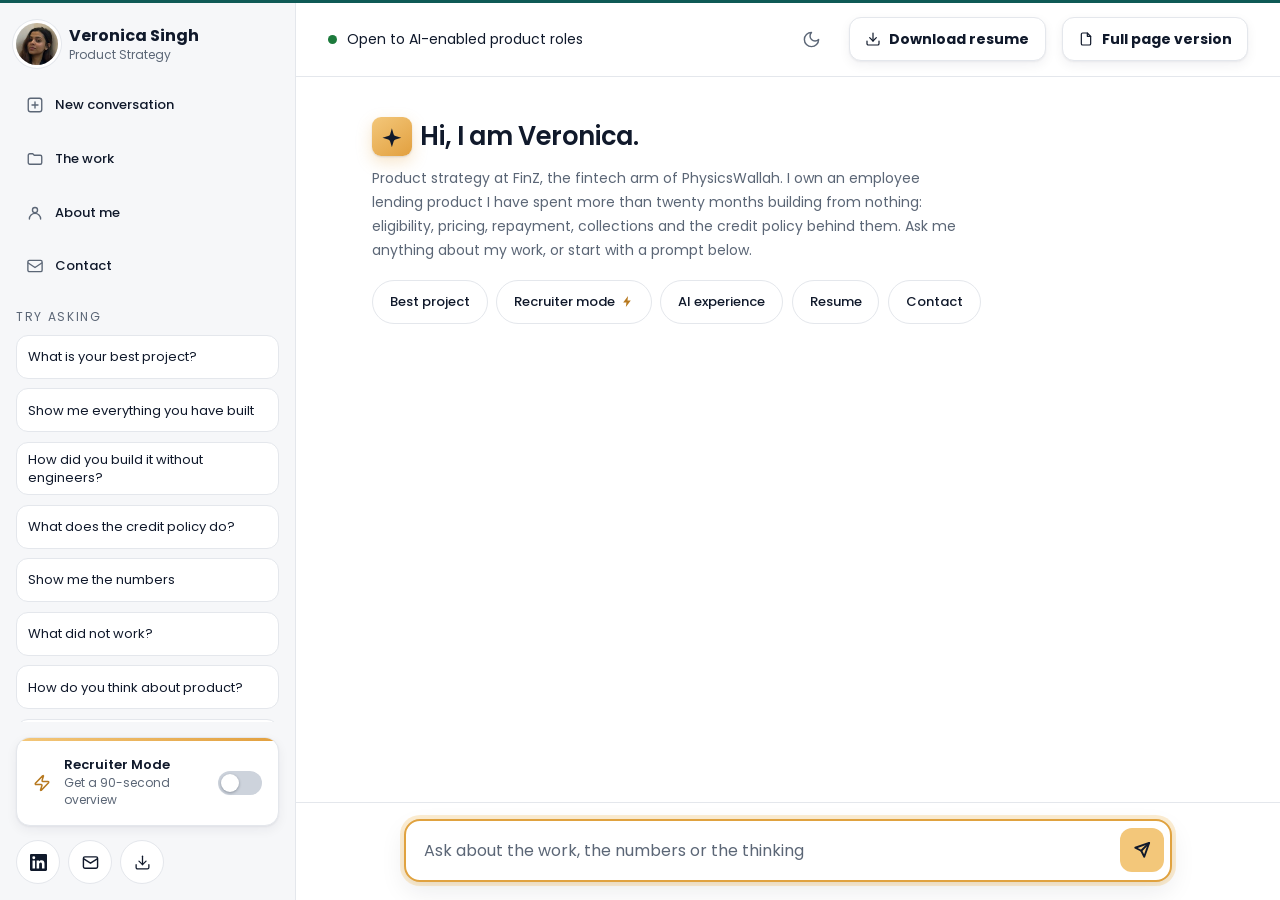
==== commit 6121a9b2: "Close the audit: touch targets, landmarks, measure Every finding was measured by an auditor injected" ====
--- a/index.html
+++ b/index.html
@@ -25,7 +25,7 @@
 <link rel="stylesheet" href="chat.css">
 </head>
 <body class="app">
-<a class="skip" href="#q">Skip to the question box</a>
+<a class="skip" href="#main">Skip to the conversation</a>
 <div class="hairline" aria-hidden="true"></div>
 
 <div class="shell">
@@ -100,7 +100,7 @@
 
   <button class="backdrop" id="backdrop" type="button" hidden><span class="sr">Close the menu</span></button>
 
-  <div class="main">
+  <main class="main" id="main" tabindex="-1">
     <div class="topbar">
       <button class="drawer-toggle" id="drawer-toggle" type="button" aria-expanded="false" aria-controls="side">Menu</button>
       <p class="avail">
@@ -129,7 +129,7 @@
             Ask me anything about my work, or start with a prompt below.</p>
             <div class="asks">
               <button class="askchip" type="button" data-ask="best">Best project</button>
-              <button class="askchip" type="button" data-ask="recruiter">Recruiter mode <span class="bolt" aria-hidden="true">&#9889;</span></button>
+              <button class="askchip" type="button" data-ask="recruiter">Recruiter mode <span class="bolt" aria-hidden="true"><svg viewBox="0 0 24 24" fill="currentColor"><path d="M13 2 4 14h6l-1 8 9-12h-6z"/></svg></span></button>
               <button class="askchip" type="button" data-ask="ai">AI experience</button>
               <button class="askchip" type="button" data-ask="resume">Resume</button>
               <button class="askchip" type="button" data-ask="contact">Contact</button>
@@ -155,7 +155,7 @@
         </button>
       </form>
     </div>
-  </div>
+  </main>
 
 </div>
 
--- a/styles.css
+++ b/styles.css
@@ -53,7 +53,7 @@
   --t-lead:clamp(1.0625rem,1.5vw,1.25rem);
   --t-body:clamp(1rem,1.1vw,1.125rem);
   --t-small:clamp(.875rem,1vw,1rem);
-  --t-micro:clamp(.6875rem,.85vw,.8125rem);
+  --t-micro:clamp(.75rem,.85vw,.8125rem);
 
   --measure:38rem;
   --measure-wide:46rem;
@@ -126,6 +126,7 @@
   position:absolute;left:-9999px;top:0;z-index:300;
   background:var(--blue);color:var(--ink);
   border:var(--border);box-shadow:var(--shadow);
+  display:inline-flex;align-items:center;min-height:46px;
   padding:.5rem 1rem;font-weight:700;
 }
 .skip:focus{left:1rem;top:1rem}
@@ -163,7 +164,9 @@
 .nav-link{
   font-size:var(--t-micro);font-weight:700;
   letter-spacing:.12em;text-transform:uppercase;
-  text-decoration:none;padding:.35rem .2rem;
+  text-decoration:none;
+  display:inline-flex;align-items:center;min-height:44px;
+  padding:.35rem .2rem;
   border-bottom:3px solid transparent;
 }
 .nav-link:hover{border-bottom-color:var(--ink)}
@@ -278,7 +281,7 @@
 .card--pink{background:var(--pink)}
 .card--lav{background:var(--lavender)}
 .card--tan{background:var(--tan)}
-.card h3{font-size:var(--t-h3);text-transform:uppercase;letter-spacing:.03em;margin-bottom:.75rem}
+.card h2,.card h3{font-size:var(--t-h3);text-transform:uppercase;letter-spacing:.03em;margin-bottom:.75rem}
 .card p{font-size:var(--t-small);line-height:1.6}
 
 .icon-box{
@@ -315,7 +318,7 @@
 .case--2 .case-head{background:var(--pink)}
 .case--3 .case-head{background:var(--tan)}
 .case-body{padding:clamp(1.15rem,2.4vw,1.6rem);display:flex;flex-direction:column;flex:1}
-.case-body h3{font-size:var(--t-h3);text-transform:uppercase;letter-spacing:.02em;margin-bottom:.75rem}
+.case-body h2,.case-body h3{font-size:var(--t-h3);text-transform:uppercase;letter-spacing:.02em;margin-bottom:.75rem}
 .case-body p{font-size:var(--t-small);color:var(--muted)}
 .status{
   display:inline-block;align-self:flex-start;width:fit-content;background:var(--tan);
@@ -377,11 +380,11 @@
    PROSE
    ============================================================ */
 .prose{max-width:var(--measure-wide)}
-.prose h3{
+.prose h2,.prose h3{
   font-size:var(--t-h3);text-transform:uppercase;letter-spacing:.03em;
   margin:clamp(2.25rem,4vw,3rem) 0 .9rem;
 }
-.prose h3:first-child{margin-top:0}
+.prose h2:first-child,.prose h3:first-child{margin-top:0}
 .prose blockquote{
   margin:clamp(1.75rem,3vw,2.5rem) 0;
   background:var(--tan);border:var(--border);box-shadow:var(--shadow);
@@ -450,7 +453,7 @@
 .case-steps{display:grid;gap:clamp(2.75rem,5vw,4rem);margin-bottom:clamp(2.75rem,5vw,4rem)}
 .case-step figure{max-width:54rem}
 .case-step .step-body{max-width:var(--measure-wide);margin-top:clamp(1rem,2vw,1.4rem)}
-.case-step .step-body h3{
+.case-step .step-body h2,.case-step .step-body h3{
   font-size:var(--t-h3);text-transform:uppercase;letter-spacing:.03em;margin:0 0 .8rem;
 }
 .case-step .step-body p{margin-bottom:1em}
@@ -592,3 +595,11 @@
   .principles > li{grid-template-columns:3.25rem 1fr}
   .p-text{max-width:54ch}
 }
+
+/* ============================================================
+   TOUCH TARGETS
+   Audit measured these at 21px, 39px and 42px against a 44px
+   minimum. The visual treatment is unchanged; only the
+   interactive box grows.
+   ============================================================ */
+.back-link,.to-top{display:inline-flex;align-items:center;min-height:44px}
--- a/chat.css
+++ b/chat.css
@@ -60,15 +60,20 @@
   font-size:var(--t-micro);color:var(--muted);line-height:1.3;
 }
 
-.side-nav{display:flex;flex-direction:column;gap:.1rem}
+.side-nav{display:flex;flex-direction:column;gap:.6rem}
 .side-link{
   display:flex;align-items:center;gap:.7rem;width:100%;text-align:left;
   font-family:var(--font);font-size:13px;font-weight:500;
   color:var(--ink);text-decoration:none;
   background:none;border:0;border-radius:10px;
-  padding:.55rem .6rem;cursor:pointer;
+  min-height:44px;padding:.5rem .6rem;cursor:pointer;
 }
 .side-link:hover{background:var(--card)}
+.side-link[aria-current="true"]{
+  background:var(--card);font-weight:600;
+  box-shadow:inset 3px 0 0 var(--accent);
+}
+.side-link[aria-current="true"] svg{color:var(--accent-deep)}
 .side-link svg{width:18px;height:18px;flex:0 0 auto;color:var(--muted)}
 
 .side-label{
@@ -76,12 +81,12 @@
   font-size:var(--t-micro);letter-spacing:.14em;
   text-transform:uppercase;color:var(--muted);
 }
-.try-list{list-style:none;margin:0;padding:0;display:flex;flex-direction:column;gap:.4rem}
+.try-list{list-style:none;margin:0;padding:0;display:flex;flex-direction:column;gap:.6rem}
 .try{
-  display:block;width:100%;text-align:left;
+  display:flex;align-items:center;width:100%;text-align:left;
   font-family:var(--font);font-size:13px;color:var(--ink);
   background:var(--card);border:var(--border);border-radius:12px;
-  padding:.55rem .7rem;cursor:pointer;line-height:1.35;
+  min-height:44px;padding:.5rem .7rem;cursor:pointer;line-height:1.35;
 }
 .try:hover{border-color:var(--ink)}
 
@@ -120,7 +125,7 @@
 .side-social{list-style:none;display:flex;gap:.5rem;margin:.9rem 0 0;padding-inline:1rem}
 .side-social a{
   display:inline-flex;align-items:center;justify-content:center;
-  width:38px;height:38px;color:var(--ink);
+  width:44px;height:44px;color:var(--ink);
   background:var(--card);border:var(--border);border-radius:50%;
 }
 .side-social a:hover{border-color:var(--ink)}
@@ -148,6 +153,7 @@
   margin-left:auto;flex:0 0 auto;
   display:inline-flex;align-items:center;gap:.5rem;
   font-size:var(--t-small);font-weight:700;text-decoration:none;
+  min-height:44px;
   border:var(--border);border-radius:12px;
   padding:.55rem .95rem;background:var(--card);
   box-shadow:var(--shadow);
@@ -155,7 +161,7 @@
 .topbar .home-link:hover{border-color:var(--ink)}
 .topbar .home-link svg{width:16px;height:16px}
 .theme-toggle{
-  flex:0 0 auto;width:40px;height:40px;margin-left:auto;
+  flex:0 0 auto;width:44px;height:44px;margin-left:auto;
   display:inline-flex;align-items:center;justify-content:center;
   background:none;border:0;border-radius:10px;
   color:var(--muted);cursor:pointer;
@@ -195,6 +201,10 @@
   box-shadow:0 0 0 3px var(--bone), 0 0 0 4px var(--line);
 }
 .said{min-width:0;flex:1 1 auto}
+/* Prose was running to 88 characters a line at 1920. 42em holds it near
+   70, which is the readable range. Cards, figures and stat rows are
+   deliberately exempt: they are scanned, not read. */
+.said p, .said ul{max-width:42em}
 .said p{margin:0 0 .9em}
 .said p:last-child{margin-bottom:0}
 .said a{text-decoration-thickness:2px;text-underline-offset:3px}
@@ -318,7 +328,7 @@
   font-size:var(--t-micro);letter-spacing:.11em;
   text-transform:uppercase;color:var(--accent-deep);
 }
-.proj h3{font-size:clamp(1.4rem,2.4vw,1.85rem);margin:0 0 .25rem;letter-spacing:-.01em}
+.proj h2{font-size:clamp(1.4rem,2.4vw,1.85rem);margin:0 0 .25rem;letter-spacing:-.01em}
 .proj-sub{margin:0 0 1.15rem;color:var(--muted);font-size:var(--t-small)}
 .proj .numset{margin:0 0 1.35rem;gap:1rem 1.4rem;grid-template-columns:repeat(3,minmax(0,1fr))}
 .proj .num b{font-size:clamp(1.4rem,2.2vw,1.75rem)}
@@ -365,8 +375,8 @@
   border-top:4px solid var(--accent);
   border-radius:var(--radius-lg);padding:1.25rem 1.4rem;margin:1.2rem 0;
 }
-.scan h3{font-size:var(--t-h3);margin:0 0 .85rem;display:flex;align-items:center;gap:.5rem}
-.scan h3 svg{width:20px;height:20px;color:var(--accent-deep)}
+.scan h2{font-size:var(--t-h3);margin:0 0 .85rem;display:flex;align-items:center;gap:.5rem}
+.scan h2 svg{width:20px;height:20px;color:var(--accent-deep)}
 .scan ul{margin:0;padding-left:1.15rem}
 
 /* contact card */
@@ -374,7 +384,7 @@
   background:var(--card);border:var(--border);box-shadow:var(--shadow);
   border-radius:var(--radius-lg);padding:1.3rem 1.4rem;margin:1.2rem 0;
 }
-.vcard h3{font-size:var(--t-h3);margin:0 0 .2rem}
+.vcard h2{font-size:var(--t-h3);margin:0 0 .2rem}
 .vcard p{margin:0 0 1.1rem;color:var(--muted);font-size:var(--t-small)}
 .reach{display:flex;flex-wrap:wrap;gap:.6rem;margin:0}
 .reach a{
@@ -391,12 +401,14 @@
 /* follow-up prompts */
 .asks{display:flex;flex-wrap:wrap;gap:.55rem;margin-top:1.1rem}
 .askchip{
+  display:inline-flex;align-items:center;
   font-family:var(--font);font-size:13px;font-weight:500;color:var(--ink);
   background:var(--card);border:var(--border);border-radius:999px;
-  padding:.5rem 1.05rem;cursor:pointer;
+  min-height:44px;padding:.4rem 1.05rem;cursor:pointer;
 }
 .askchip:hover{border-color:var(--ink)}
-.askchip .bolt{color:#e08a1e}
+.askchip .bolt{display:inline-flex;margin-left:.35rem;color:#b7791f}
+.askchip .bolt svg{width:13px;height:13px}
 
 /* ---- composer ----------------------------------------------- */
 .composer-wrap{
@@ -413,8 +425,8 @@
 }
 .composer input{
   flex:1 1 auto;min-width:0;
-  font-family:var(--font);font-size:15px;color:var(--ink);
-  background:none;border:0;padding:.7rem 0;
+  font-family:var(--font);font-size:16px;color:var(--ink);
+  background:none;border:0;padding:.65rem 0;
 }
 .composer input::placeholder{color:var(--muted)}
 .composer input:focus{outline:none}
@@ -423,7 +435,7 @@
   box-shadow:0 0 0 4px rgba(243,199,122,.34), var(--shadow-md);
 }
 .send{
-  flex:0 0 auto;width:42px;height:42px;
+  flex:0 0 auto;width:44px;height:44px;
   display:inline-flex;align-items:center;justify-content:center;
   background:var(--accent);color:var(--on-accent);
   border:0;border-radius:12px;cursor:pointer;
@@ -455,9 +467,9 @@
     display:inline-flex;align-items:center;order:-1;
     background:var(--card);color:var(--ink);
     border:var(--border);border-radius:12px;box-shadow:var(--shadow);
-    font-family:var(--font);font-weight:700;font-size:var(--t-micro);
-    letter-spacing:.1em;text-transform:uppercase;
-    padding:.55rem .85rem;cursor:pointer;
+    font-family:var(--font);font-weight:700;font-size:13px;
+    letter-spacing:.06em;text-transform:uppercase;
+    min-height:44px;padding:.55rem .85rem;cursor:pointer;
   }
   .avail{font-size:var(--t-micro)}
   /* the full line truncates to nonsense at this width, so it is swapped
@@ -467,7 +479,8 @@
   /* three stat columns collide inside a card this narrow */
   .proj .numset{grid-template-columns:1fr 1fr}
   .topbar .home-link span{display:none}
-  .topbar .home-link{padding:.55rem .7rem}
+  /* icon-only at this width, so the box has to carry the 44px itself */
+  .topbar .home-link{min-width:44px;justify-content:center;padding:.55rem}
   /* the rail no longer carries this link, so the top bar keeps it at every
      width. It fits because the status line truncates instead of pushing. */
   .proj-art{padding:1.1rem 1.1rem 0}
@@ -477,3 +490,12 @@
   .avail .avail-tail{display:none}
   .numset{grid-template-columns:1fr 1fr}
 }
+
+/* On a full HD screen the conversation left ~400px empty on each side.
+   The column widens; prose keeps its own measure, so only the cards and
+   figures actually use the extra width. */
+@media (min-width:100em){
+  .thread, .composer{max-width:62rem}
+  .side{width:21rem}
+  .shell{grid-template-columns:21rem minmax(0,1fr)}
+}
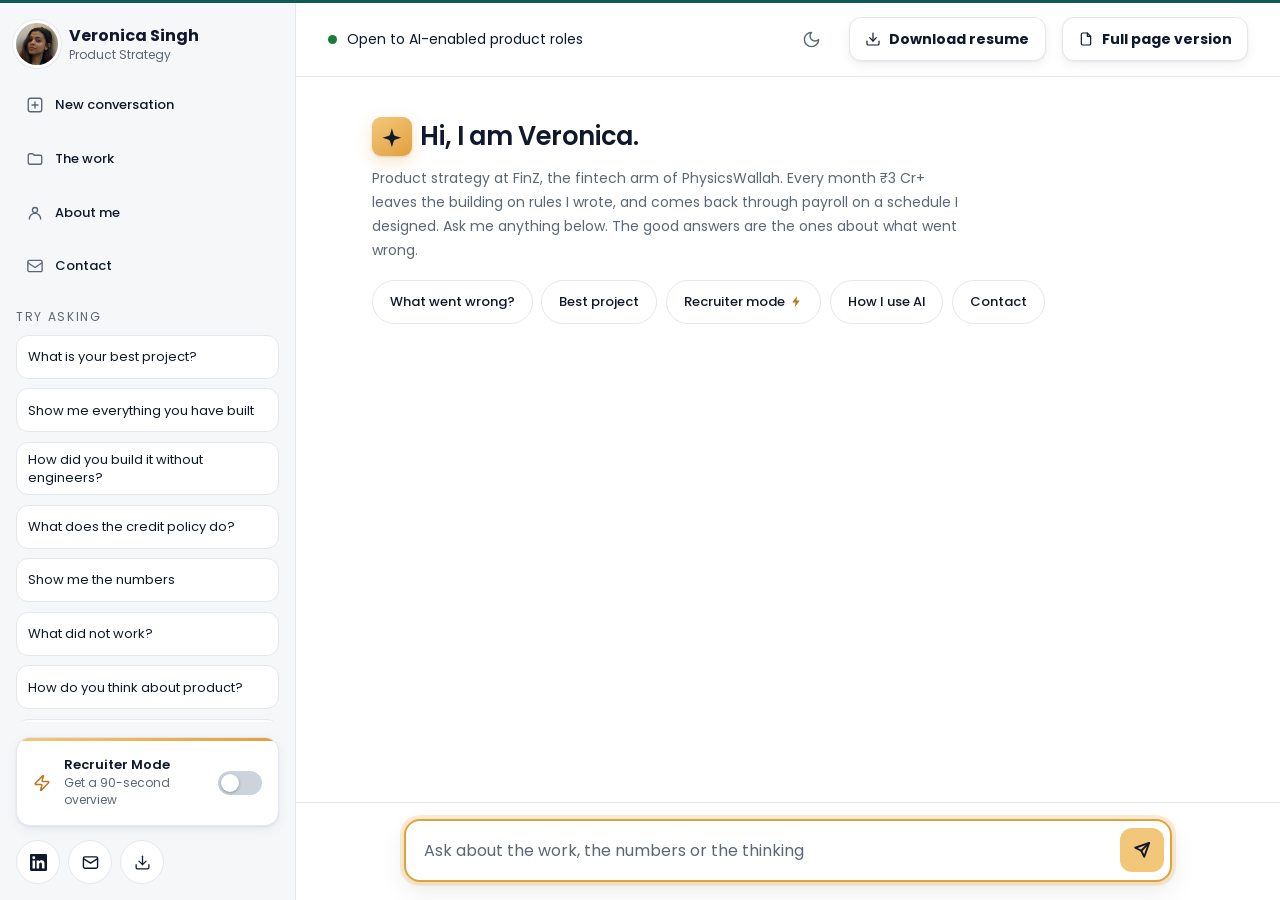
==== commit 8e4165ea: "Answer the sideways questions, and answer them with a straight face "Where are you from" could never" ====
--- a/index.html
+++ b/index.html
@@ -123,15 +123,15 @@
         <div class="msg msg-open">
           <div class="said">
             <h1 class="lede"><span class="mark" aria-hidden="true"><svg viewBox="0 0 24 24" fill="currentColor"><path d="M12 2.6 13.9 9a3.2 3.2 0 0 0 2.1 2.1l6.4 1.9-6.4 1.9A3.2 3.2 0 0 0 13.9 17L12 23.4 10.1 17A3.2 3.2 0 0 0 8 14.9L1.6 13 8 11.1A3.2 3.2 0 0 0 10.1 9z"/></svg></span>Hi, I am Veronica.</h1>
-            <p class="sub">Product strategy at FinZ, the fintech arm of PhysicsWallah. I own an
-            employee lending product I have spent more than twenty months building from nothing:
-            eligibility, pricing, repayment, collections and the credit policy behind them.
-            Ask me anything about my work, or start with a prompt below.</p>
+            <p class="sub">Product strategy at FinZ, the fintech arm of PhysicsWallah. Every month
+            &#8377;3 Cr+ leaves the building on rules I wrote, and comes back through payroll on
+            a schedule I designed. Ask me anything below. The good answers are the ones about
+            what went wrong.</p>
             <div class="asks">
+              <button class="askchip" type="button" data-ask="limits">What went wrong?</button>
               <button class="askchip" type="button" data-ask="best">Best project</button>
               <button class="askchip" type="button" data-ask="recruiter">Recruiter mode <span class="bolt" aria-hidden="true"><svg viewBox="0 0 24 24" fill="currentColor"><path d="M13 2 4 14h6l-1 8 9-12h-6z"/></svg></span></button>
-              <button class="askchip" type="button" data-ask="ai">AI experience</button>
-              <button class="askchip" type="button" data-ask="resume">Resume</button>
+              <button class="askchip" type="button" data-ask="ai">How I use AI</button>
               <button class="askchip" type="button" data-ask="contact">Contact</button>
             </div>
             <noscript>
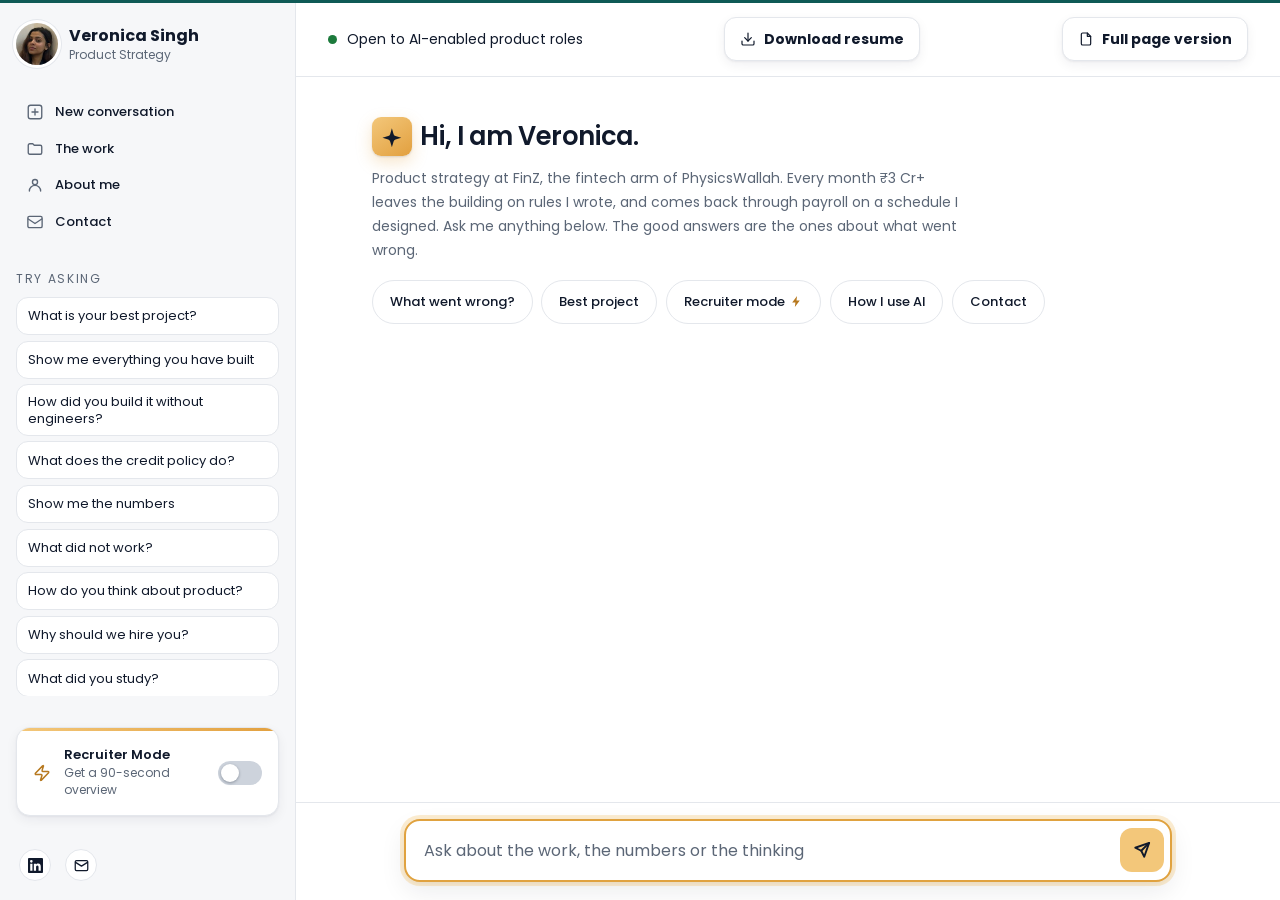
==== commit 34907f13: "Light only, a tighter rail, and the prompts get the room Night mode is gone entirely: the sun and mo" ====
--- a/index.html
+++ b/index.html
@@ -89,12 +89,6 @@
           <svg viewBox="0 0 24 24" fill="none" stroke="currentColor" stroke-width="2" stroke-linecap="round" stroke-linejoin="round" aria-hidden="true"><rect x="2" y="4" width="20" height="16" rx="2"/><path d="m2.5 7 9.5 6 9.5-6"/></svg>
         </a>
       </li>
-      <li>
-        <a href="assets/Veronica-Singh-Resume.pdf" download title="Download resume">
-          <span class="sr">Download Veronica&rsquo;s resume as a PDF</span>
-          <svg viewBox="0 0 24 24" fill="none" stroke="currentColor" stroke-width="1.8" stroke-linecap="round" stroke-linejoin="round" aria-hidden="true"><path d="M12 15V3"/><path d="M21 15v4a2 2 0 0 1-2 2H5a2 2 0 0 1-2-2v-4"/><path d="m7 10 5 5 5-5"/></svg>
-        </a>
-      </li>
     </ul>
   </aside>
 
@@ -109,10 +103,6 @@
         <span class="avail-full" aria-hidden="true">Open to AI-enabled product roles</span>
         <span class="sr">Open to AI-enabled product roles</span>
       </p>
-      <button class="theme-toggle" id="theme-toggle" type="button" aria-pressed="false" aria-label="Switch to night mode">
-        <svg class="moon" viewBox="0 0 24 24" fill="none" stroke="currentColor" stroke-width="1.8" stroke-linecap="round" stroke-linejoin="round" aria-hidden="true"><path d="M12 3a6 6 0 0 0 9 9 9 9 0 1 1-9-9Z"/></svg>
-        <svg class="sun" viewBox="0 0 24 24" fill="none" stroke="currentColor" stroke-width="1.8" stroke-linecap="round" stroke-linejoin="round" aria-hidden="true"><circle cx="12" cy="12" r="4"/><path d="M12 2v2M12 20v2M4.9 4.9l1.4 1.4M17.7 17.7l1.4 1.4M2 12h2M20 12h2M4.9 19.1l1.4-1.4M17.7 6.3l1.4-1.4"/></svg>
-      </button>
       <a class="home-link" href="assets/Veronica-Singh-Resume.pdf" download><svg viewBox="0 0 24 24" fill="none" stroke="currentColor" stroke-width="1.8" stroke-linecap="round" stroke-linejoin="round" aria-hidden="true"><path d="M12 15V3"/><path d="M21 15v4a2 2 0 0 1-2 2H5a2 2 0 0 1-2-2v-4"/><path d="m7 10 5 5 5-5"/></svg> <span>Download resume</span></a>
       <a class="home-link home-link--page" href="home.html"><svg viewBox="0 0 24 24" fill="none" stroke="currentColor" stroke-width="1.8" stroke-linecap="round" stroke-linejoin="round" aria-hidden="true"><path d="M14 3H7a2 2 0 0 0-2 2v14a2 2 0 0 0 2 2h10a2 2 0 0 0 2-2V8z"/><path d="M14 3v5h5"/></svg> <span>Full page version</span></a>
     </div>
--- a/styles.css
+++ b/styles.css
@@ -27,7 +27,7 @@
   --lavender:#e9e4f7;
   --tan:#f8e8cc;
   --linkedin:#0077b5;
-  --on-accent:#10192b;       /* stays dark: it sits on amber in both themes */
+  --on-accent:#10192b;       /* the ink that sits on the amber accent */
   --bubble-bg:#10192b;
   --bubble-fg:#ffffff;
 
@@ -60,36 +60,6 @@
   --gutter:clamp(1.25rem,4.5vw,3.5rem);
   --max:76rem;
   --sec-gap:clamp(3.25rem,7vw,5.5rem);
-}
-
-/* ============================================================
-   NIGHT MODE
-   Only the token values change. Every rule below this block is
-   written once and works in both themes.
-   White is the default in every browser regardless of the system
-   setting. Dark applies only when the toggle sets [data-theme],
-   which needs no browser storage.
-   ============================================================ */
-:root[data-theme="dark"]{
-  --bone:#0d1117;
-  --ink:#e9eef6;
-  --card:#161d29;
-  --muted-surface:#111823;
-  --line:#26303f;
-  --panel:#131c2b;
-  --accent:#f3c77a;
-  --accent-deep:#6fc9bd;
-  --blue:#1b2b3e;
-  --pink:#3a2630;
-  --lavender:#272040;
-  --tan:#33291b;
-  --muted:#9aa7b8;
-  --bubble-bg:#2b3648;
-  --bubble-fg:#f1f5f9;
-  --shadow:0 1px 2px rgba(0,0,0,.4), 0 4px 14px rgba(0,0,0,.35);
-  --shadow-md:0 2px 6px rgba(0,0,0,.45), 0 12px 30px rgba(0,0,0,.4);
-  --shadow-lg:0 6px 14px rgba(0,0,0,.5), 0 22px 50px rgba(0,0,0,.45);
-  color-scheme:dark;
 }
 
 *,*::before,*::after{box-sizing:border-box}
--- a/chat.css
+++ b/chat.css
@@ -60,7 +60,7 @@
   font-size:var(--t-micro);color:var(--muted);line-height:1.3;
 }
 
-.side-nav{display:flex;flex-direction:column;gap:.6rem}
+.side-nav{display:flex;flex-direction:column;gap:.5rem}
 .side-link{
   display:flex;align-items:center;gap:.7rem;width:100%;text-align:left;
   font-family:var(--font);font-size:13px;font-weight:500;
@@ -81,7 +81,7 @@
   font-size:var(--t-micro);letter-spacing:.14em;
   text-transform:uppercase;color:var(--muted);
 }
-.try-list{list-style:none;margin:0;padding:0;display:flex;flex-direction:column;gap:.6rem}
+.try-list{list-style:none;margin:0;padding:0;display:flex;flex-direction:column;gap:.5rem}
 .try{
   display:flex;align-items:center;width:100%;text-align:left;
   font-family:var(--font);font-size:13px;color:var(--ink);
@@ -126,10 +126,18 @@
 .side-social a{
   display:inline-flex;align-items:center;justify-content:center;
   width:44px;height:44px;color:var(--ink);
-  background:var(--card);border:var(--border);border-radius:50%;
-}
-.side-social a:hover{border-color:var(--ink)}
-.side-social svg{width:17px;height:17px}
+  background:none;border:0;border-radius:50%;
+}
+/* The circle you see is 32px. The thing you can hit is still 44. */
+.side-social a::before{
+  content:"";position:absolute;width:32px;height:32px;border-radius:50%;
+  background:var(--card);border:var(--border);
+}
+.side-social li{position:relative;display:flex}
+.side-social a{position:relative}
+.side-social svg{position:relative}
+.side-social a:hover::before{border-color:var(--ink)}
+.side-social svg{width:15px;height:15px}
 
 /* ---- main column ------------------------------------------- */
 .main{display:flex;flex-direction:column;min-width:0;min-height:0;background:var(--bone)}
@@ -160,18 +168,7 @@
 }
 .topbar .home-link:hover{border-color:var(--ink)}
 .topbar .home-link svg{width:16px;height:16px}
-.theme-toggle{
-  flex:0 0 auto;width:44px;height:44px;margin-left:auto;
-  display:inline-flex;align-items:center;justify-content:center;
-  background:none;border:0;border-radius:10px;
-  color:var(--muted);cursor:pointer;
-}
-.theme-toggle:hover{background:var(--muted-surface);color:var(--ink)}
-.theme-toggle svg{width:19px;height:19px}
-.theme-toggle .sun{display:none}
-:root[data-theme="dark"] .theme-toggle .sun{display:block}
-:root[data-theme="dark"] .theme-toggle .moon{display:none}
-.topbar .home-link{margin-left:0}
+.topbar .home-link:first-of-type{margin-left:auto}
 .drawer-toggle{display:none}
 
 /* ---- the conversation --------------------------------------- */
@@ -494,6 +491,20 @@
 /* On a full HD screen the conversation left ~400px empty on each side.
    The column widens; prose keeps its own measure, so only the cards and
    figures actually use the extra width. */
+@media (pointer:fine) and (min-width:60em){
+  /* 44px is a touch-target rule. With a mouse these can be tighter, which
+     is what buys the Try asking list four or five visible questions
+     instead of one. */
+  .side-link{min-height:34px;padding:.35rem .6rem}
+  .side-nav{gap:.15rem}
+  .try{min-height:38px;padding:.45rem .7rem}
+  .try-list{gap:.35rem}
+  .side-social a{width:38px;height:38px}
+  .side{gap:1rem}
+  .side-id{margin-bottom:.9rem}
+  .side-nav{margin-bottom:.9rem}
+}
+
 @media (min-width:100em){
   .thread, .composer{max-width:62rem}
   .side{width:21rem}
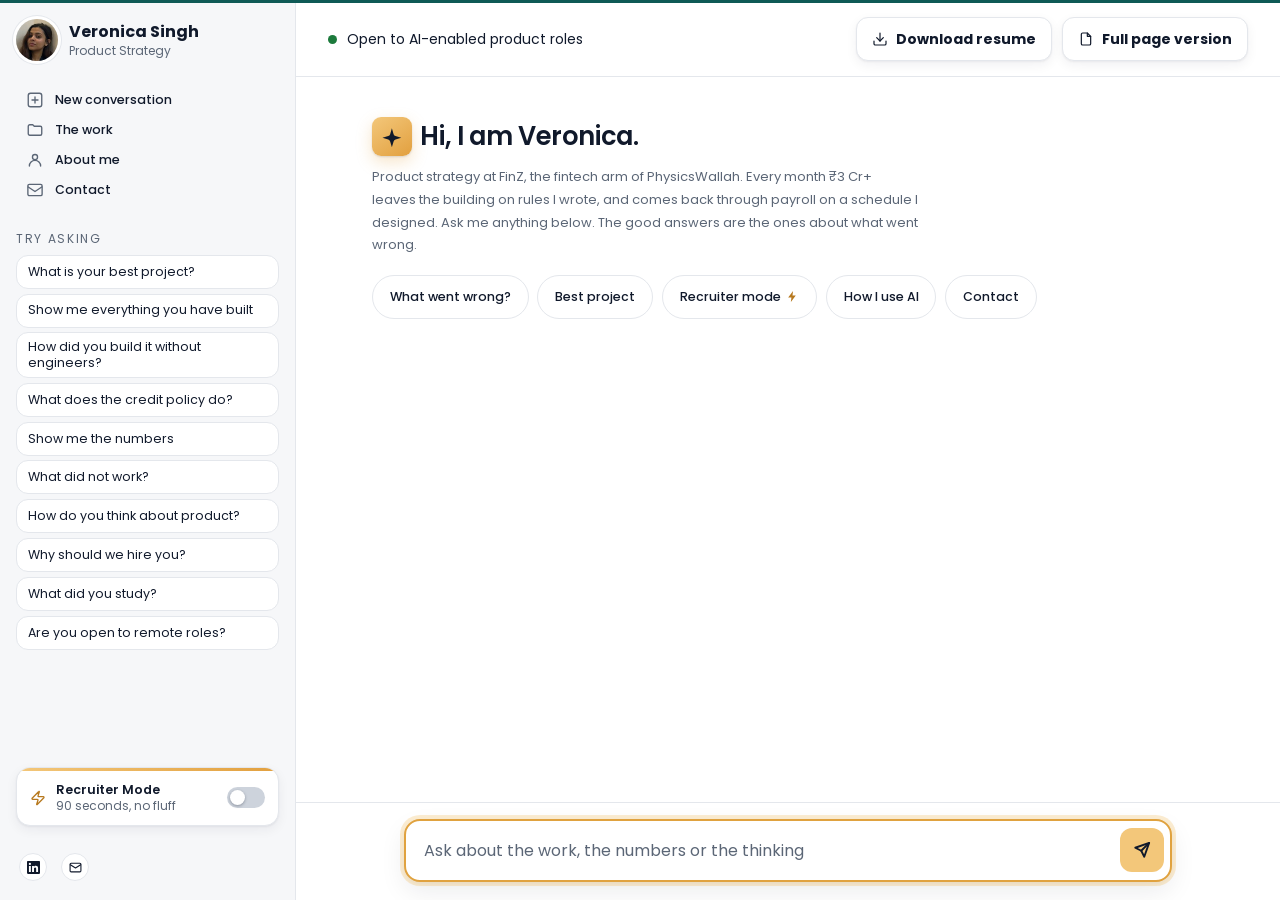
==== commit f7411a02: "Give the rail back to the questions The Try asking list was showing four on a laptop. It now shows s" ====
--- a/index.html
+++ b/index.html
@@ -69,7 +69,7 @@
         <span class="rec-bolt" aria-hidden="true"><svg viewBox="0 0 24 24" fill="none" stroke="currentColor" stroke-width="2" stroke-linecap="round" stroke-linejoin="round"><path d="M4 14a1 1 0 0 1-.78-1.63l9.9-10.2a.5.5 0 0 1 .86.46l-1.92 6.02A1 1 0 0 0 13 10h7a1 1 0 0 1 .78 1.63l-9.9 10.2a.5.5 0 0 1-.86-.46l1.92-6.02A1 1 0 0 0 11 14z"/></svg></span>
         <span class="rec-copy">
           <span class="rec-name">Recruiter Mode</span>
-          <span class="rec-sub">Get a 90-second overview</span>
+          <span class="rec-sub">90 seconds, no fluff</span>
         </span>
         <input type="checkbox" id="rec">
         <span class="rec-switch" aria-hidden="true"></span>
--- a/chat.css
+++ b/chat.css
@@ -63,7 +63,7 @@
 .side-nav{display:flex;flex-direction:column;gap:.5rem}
 .side-link{
   display:flex;align-items:center;gap:.7rem;width:100%;text-align:left;
-  font-family:var(--font);font-size:13px;font-weight:500;
+  font-family:var(--font);font-size:12.5px;font-weight:500;
   color:var(--ink);text-decoration:none;
   background:none;border:0;border-radius:10px;
   min-height:44px;padding:.5rem .6rem;cursor:pointer;
@@ -84,7 +84,7 @@
 .try-list{list-style:none;margin:0;padding:0;display:flex;flex-direction:column;gap:.5rem}
 .try{
   display:flex;align-items:center;width:100%;text-align:left;
-  font-family:var(--font);font-size:13px;color:var(--ink);
+  font-family:var(--font);font-size:12.5px;color:var(--ink);
   background:var(--card);border:var(--border);border-radius:12px;
   min-height:44px;padding:.5rem .7rem;cursor:pointer;line-height:1.35;
 }
@@ -100,25 +100,25 @@
   box-shadow:var(--shadow);
 }
 .rec-bar{display:block;height:3px;background:linear-gradient(90deg,var(--accent),#e2a03f)}
-.rec-row{display:flex;align-items:center;gap:.8rem;cursor:pointer;padding:1rem}
+.rec-row{display:flex;align-items:center;gap:.65rem;cursor:pointer;padding:.7rem .8rem}
 .rec-bolt{flex:0 0 auto;display:inline-flex;color:#b7791f}
-.rec-bolt svg{width:18px;height:18px}
+.rec-bolt svg{width:16px;height:16px}
 .rec-copy{flex:1 1 auto}
-.rec-name{display:block;font-weight:600;font-size:13px;line-height:1.3}
-.rec-sub{display:block;font-size:12px;color:var(--muted);line-height:1.4;margin-top:.1rem}
+.rec-name{display:block;font-weight:600;font-size:12.5px;line-height:1.25}
+.rec-sub{display:block;font-size:12px;color:var(--muted);line-height:1.3;margin-top:.05rem}
 .rec input{position:absolute;opacity:0;width:0;height:0}
 .rec-switch{
-  flex:0 0 auto;width:44px;height:24px;
+  flex:0 0 auto;width:38px;height:21px;
   background:#cdd3dc;border-radius:999px;position:relative;
   transition:background .15s ease;
 }
 .rec-switch::after{
   content:"";position:absolute;top:3px;left:3px;
-  width:18px;height:18px;border-radius:50%;background:#fff;
+  width:15px;height:15px;border-radius:50%;background:#fff;
   box-shadow:0 1px 3px rgba(16,25,43,.35);transition:left .15s ease;
 }
 .rec input:checked + .rec-switch{background:#15803d}
-.rec input:checked + .rec-switch::after{left:23px}
+.rec input:checked + .rec-switch::after{left:20px}
 .rec input:focus-visible + .rec-switch{outline:3px solid var(--ink);outline-offset:3px}
 @media (prefers-reduced-motion:reduce){.rec-switch,.rec-switch::after{transition:none}}
 
@@ -130,14 +130,14 @@
 }
 /* The circle you see is 32px. The thing you can hit is still 44. */
 .side-social a::before{
-  content:"";position:absolute;width:32px;height:32px;border-radius:50%;
+  content:"";position:absolute;width:28px;height:28px;border-radius:50%;
   background:var(--card);border:var(--border);
 }
 .side-social li{position:relative;display:flex}
 .side-social a{position:relative}
 .side-social svg{position:relative}
 .side-social a:hover::before{border-color:var(--ink)}
-.side-social svg{width:15px;height:15px}
+.side-social svg{width:13px;height:13px}
 
 /* ---- main column ------------------------------------------- */
 .main{display:flex;flex-direction:column;min-width:0;min-height:0;background:var(--bone)}
@@ -169,6 +169,7 @@
 .topbar .home-link:hover{border-color:var(--ink)}
 .topbar .home-link svg{width:16px;height:16px}
 .topbar .home-link:first-of-type{margin-left:auto}
+.topbar .home-link + .home-link{margin-left:-.4rem}
 .drawer-toggle{display:none}
 
 /* ---- the conversation --------------------------------------- */
@@ -180,7 +181,7 @@
   max-width:52rem;margin-inline:auto;
   padding:clamp(1.5rem,3.5vw,2.5rem) 0 1rem;
   display:flex;flex-direction:column;gap:1.75rem;
-  font-size:15px;line-height:1.72;
+  font-size:14px;line-height:1.7;
 }
 
 .msg{display:flex;gap:.85rem;max-width:100%}
@@ -222,13 +223,13 @@
   box-shadow:0 1px 2px rgba(16,25,43,.12), 0 6px 16px rgba(226,160,63,.28);
 }
 .mark svg{width:.85em;height:.85em}
-.sub{font-size:14px;line-height:1.72;color:var(--muted);margin-bottom:1.25rem;max-width:64ch}
+.sub{font-size:13px;line-height:1.75;color:var(--muted);margin-bottom:1.1rem;max-width:70ch}
 
 /* the line in an answer that carries the argument */
 .pull{
   margin:1.15rem 0;padding:.15rem 0 .15rem 1.1rem;
   border-left:3px solid var(--accent);
-  font-size:16px;font-weight:500;line-height:1.5;
+  font-size:14px;font-weight:500;line-height:1.55;
 }
 
 /* An answer arriving. The block fades in, then its words land in order,
@@ -399,7 +400,7 @@
 .asks{display:flex;flex-wrap:wrap;gap:.55rem;margin-top:1.1rem}
 .askchip{
   display:inline-flex;align-items:center;
-  font-family:var(--font);font-size:13px;font-weight:500;color:var(--ink);
+  font-family:var(--font);font-size:12.5px;font-weight:500;color:var(--ink);
   background:var(--card);border:var(--border);border-radius:999px;
   min-height:44px;padding:.4rem 1.05rem;cursor:pointer;
 }
@@ -495,14 +496,17 @@
   /* 44px is a touch-target rule. With a mouse these can be tighter, which
      is what buys the Try asking list four or five visible questions
      instead of one. */
-  .side-link{min-height:34px;padding:.35rem .6rem}
-  .side-nav{gap:.15rem}
-  .try{min-height:38px;padding:.45rem .7rem}
-  .try-list{gap:.35rem}
-  .side-social a{width:38px;height:38px}
-  .side{gap:1rem}
-  .side-id{margin-bottom:.9rem}
-  .side-nav{margin-bottom:.9rem}
+  .side-link{min-height:30px;padding:.25rem .6rem}
+  .side-nav{gap:0}
+  .try{min-height:34px;padding:.35rem .7rem;line-height:1.3}
+  .try-list{gap:.3rem}
+  .side-social a{width:34px;height:34px}
+  .side{gap:.8rem;padding-top:1rem}
+  .side-id{margin-bottom:.7rem}
+  .side-nav{margin-bottom:.7rem}
+  .side-label{margin-bottom:.4rem}
+  .rec{margin-top:.7rem}
+  .side-social{margin-top:.7rem}
 }
 
 @media (min-width:100em){
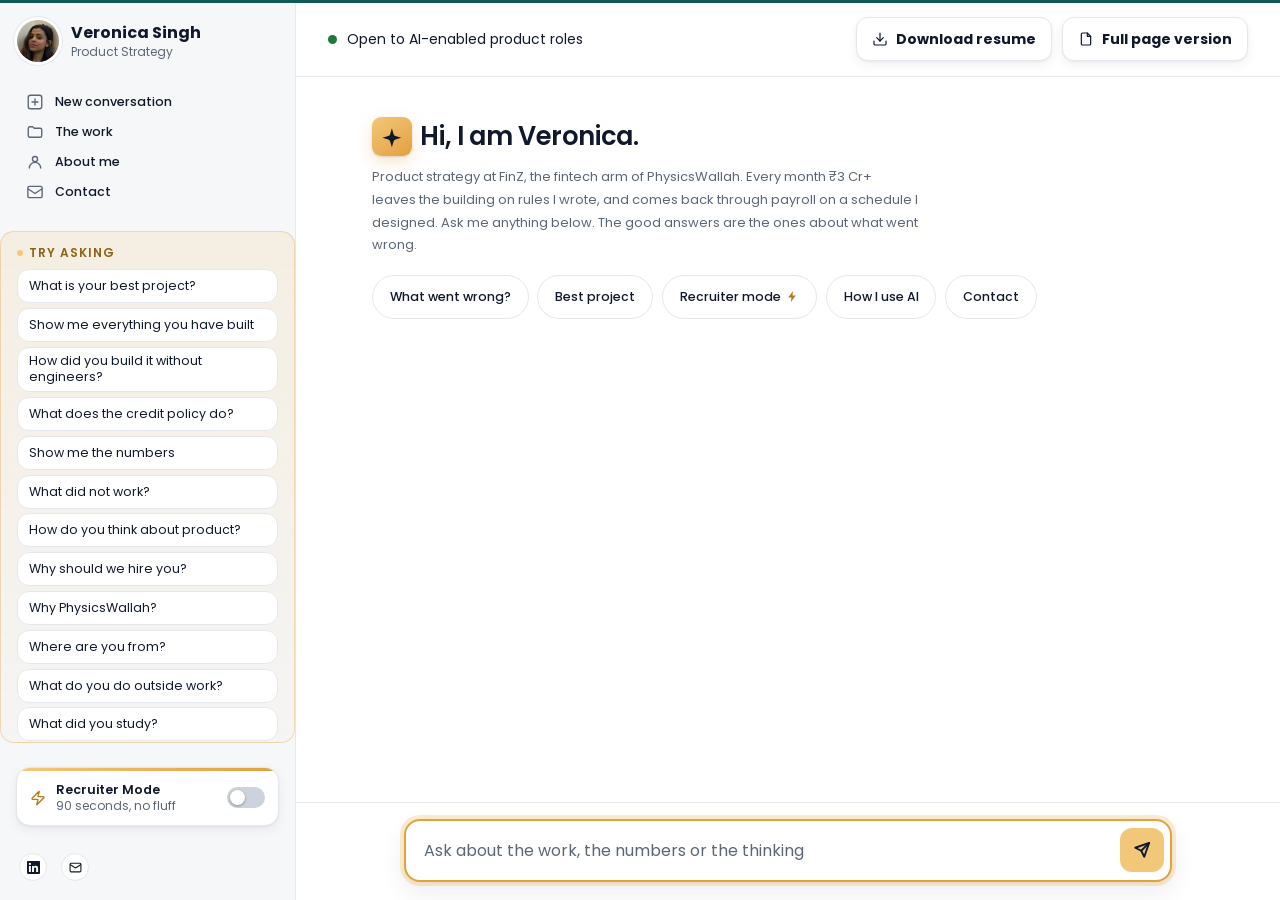
==== commit b9e51f53: "Answer why PW, what I do outside work, and rethink product Three new stories in the Try asking rail," ====
--- a/index.html
+++ b/index.html
@@ -32,7 +32,9 @@
 
   <aside class="side" id="side">
     <div class="side-id">
-      <img class="side-face" src="img/avatar.jpg" alt="" width="320" height="320">
+      <button class="side-face-btn" type="button" id="face-open" aria-label="See the full photo">
+        <img class="side-face" src="img/avatar.jpg" alt="Veronica Singh" width="320" height="320">
+      </button>
       <div>
         <p class="side-name">Veronica Singh</p>
         <p class="side-role">Product Strategy</p>
@@ -57,6 +59,9 @@
         <li><button class="try" type="button" data-ask="limits">What did not work?</button></li>
         <li><button class="try" type="button" data-ask="principles">How do you think about product?</button></li>
         <li><button class="try" type="button" data-ask="why">Why should we hire you?</button></li>
+        <li><button class="try" type="button" data-ask="physicswallah">Why PhysicsWallah?</button></li>
+        <li><button class="try" type="button" data-ask="origin">Where are you from?</button></li>
+        <li><button class="try" type="button" data-ask="outside">What do you do outside work?</button></li>
         <li><button class="try" type="button" data-ask="education">What did you study?</button></li>
         <li><button class="try" type="button" data-ask="logistics">Are you open to remote roles?</button></li>
       </ul>
@@ -149,6 +154,15 @@
 
 </div>
 
+<div class="lightbox" id="lightbox" hidden>
+  <button class="lightbox-scrim" id="lb-scrim" type="button" tabindex="-1" aria-hidden="true"></button>
+  <figure class="lightbox-figure" role="dialog" aria-modal="true" aria-label="Photograph of Veronica Singh">
+    <img src="img/portrait.jpg" alt="Veronica Singh" width="800" height="800">
+    <button class="lightbox-close" id="lb-close" type="button" aria-label="Close photo">
+      <svg viewBox="0 0 24 24" fill="none" stroke="currentColor" stroke-width="2.2" stroke-linecap="round" aria-hidden="true"><path d="M18 6 6 18M6 6l12 12"/></svg>
+    </button>
+  </figure>
+</div>
 <script src="chat.js"></script>
 </body>
 </html>
--- a/chat.css
+++ b/chat.css
@@ -76,10 +76,23 @@
 .side-link[aria-current="true"] svg{color:var(--accent-deep)}
 .side-link svg{width:18px;height:18px;flex:0 0 auto;color:var(--muted)}
 
+/* This block is the whole invitation to interact, so it stops looking
+   like a list and starts looking like an offer. */
+.try-wrap{
+  background:linear-gradient(180deg,rgba(243,199,122,.18),rgba(243,199,122,.04));
+  border:1px solid rgba(226,160,63,.35);
+  border-radius:14px;
+  padding-block:.7rem;
+}
 .side-label{
-  margin:0 0 .55rem;font-family:var(--mono);
-  font-size:var(--t-micro);letter-spacing:.14em;
-  text-transform:uppercase;color:var(--muted);
+  margin:0 0 .55rem;display:flex;align-items:center;gap:.4rem;
+  font-family:var(--mono);
+  font-size:var(--t-micro);letter-spacing:.08em;font-weight:600;
+  text-transform:uppercase;color:#8a6314;
+}
+.side-label::before{
+  content:"";width:6px;height:6px;border-radius:50%;
+  background:var(--accent);flex:0 0 auto;
 }
 .try-list{list-style:none;margin:0;padding:0;display:flex;flex-direction:column;gap:.5rem}
 .try{
@@ -514,3 +527,115 @@
   .side{width:21rem}
   .shell{grid-template-columns:21rem minmax(0,1fr)}
 }
+
+
+/* ============================================================
+   MOTION
+   Everything here either answers something the visitor did, or
+   arrives once on load and then stops. All of it sits inside
+   prefers-reduced-motion: no-preference.
+   ============================================================ */
+@media (prefers-reduced-motion:no-preference){
+
+  .side-id,.side-nav,.try-wrap,.rec,.side-social{
+    animation:railin .5s cubic-bezier(.22,1,.36,1) backwards;
+  }
+  .side-nav{animation-delay:.06s}
+  .try-wrap{animation-delay:.12s}
+  .rec{animation-delay:.18s}
+  .side-social{animation-delay:.24s}
+  @keyframes railin{from{opacity:0;transform:translateX(-10px)}to{opacity:1;transform:none}}
+
+  .try-list li{animation:railin .45s cubic-bezier(.22,1,.36,1) backwards}
+  .try-list li:nth-child(1){animation-delay:.18s}
+  .try-list li:nth-child(2){animation-delay:.23s}
+  .try-list li:nth-child(3){animation-delay:.28s}
+  .try-list li:nth-child(4){animation-delay:.33s}
+  .try-list li:nth-child(5){animation-delay:.38s}
+  .try-list li:nth-child(n+6){animation-delay:.43s}
+
+  .msg-open .wave{animation:pop .55s cubic-bezier(.34,1.56,.64,1) backwards;animation-delay:.1s}
+  .msg-open .lede{animation:railin .55s cubic-bezier(.22,1,.36,1) backwards;animation-delay:.16s}
+  .msg-open .sub{animation:railin .55s cubic-bezier(.22,1,.36,1) backwards;animation-delay:.24s}
+  .msg-open .asks{animation:railin .55s cubic-bezier(.22,1,.36,1) backwards;animation-delay:.32s}
+  @keyframes pop{from{opacity:0;transform:scale(.6) rotate(-12deg)}to{opacity:1;transform:none}}
+
+  /* the mark breathes, quietly, and only for a while */
+  .mark{animation:breathe 3.2s ease-in-out 1.2s 4}
+  @keyframes breathe{
+    0%,100%{box-shadow:0 1px 2px rgba(16,25,43,.12), 0 6px 16px rgba(226,160,63,.28)}
+    50%{box-shadow:0 1px 2px rgba(16,25,43,.12), 0 8px 26px rgba(226,160,63,.55)}
+  }
+
+  .try,.askchip,.reach a,.go,.side-social a,.topbar .home-link{
+    transition:transform .16s cubic-bezier(.22,1,.36,1),
+               border-color .16s ease, background-color .16s ease,
+               box-shadow .16s ease;
+  }
+  .try:hover,.askchip:hover,.reach a:hover,.topbar .home-link:hover{transform:translateY(-2px)}
+  .go:hover{transform:translateY(-2px);box-shadow:0 6px 16px rgba(226,160,63,.45)}
+  .try:active,.askchip:active,.go:active,.reach a:active{transform:translateY(0) scale(.98)}
+  .side-social a:hover{transform:translateY(-2px)}
+
+  .proj{transition:transform .22s cubic-bezier(.22,1,.36,1), box-shadow .22s ease}
+  .proj:hover{transform:translateY(-3px);box-shadow:var(--shadow-md)}
+
+  .send{transition:transform .14s cubic-bezier(.34,1.56,.64,1), background-color .16s ease}
+  .send:hover{transform:scale(1.08)}
+  .send:active{transform:scale(.92)}
+
+  .side-link{transition:background-color .16s ease, box-shadow .22s cubic-bezier(.22,1,.36,1)}
+}
+
+/* counted figures must not reflow as the digits change */
+.num b{font-variant-numeric:tabular-nums}
+
+/* ============================================================
+   PORTRAIT VIEWER
+   The avatar is 42px, which is not enough of a face to go on.
+   ============================================================ */
+.side-face-btn{
+  display:inline-flex;align-items:center;justify-content:center;
+  padding:0;border:0;background:none;cursor:zoom-in;
+  border-radius:50%;line-height:0;flex:0 0 auto;
+  width:44px;height:44px;   /* the photo is 42px; the target is 44 */
+}
+.lightbox{
+  position:fixed;inset:0;z-index:200;
+  display:flex;align-items:center;justify-content:center;
+  padding:clamp(1rem,5vw,3rem);
+}
+.lightbox[hidden]{display:none}
+.lightbox-scrim{
+  position:absolute;inset:0;border:0;padding:0;cursor:zoom-out;
+  background:rgba(10,16,28,.72);
+  -webkit-backdrop-filter:blur(6px);backdrop-filter:blur(6px);
+}
+.lightbox-figure{
+  position:relative;margin:0;max-width:min(560px,92vw);
+  border-radius:20px;overflow:hidden;
+  box-shadow:0 24px 70px rgba(0,0,0,.45);
+}
+.lightbox-figure img{display:block;width:100%;height:auto}
+.lightbox-close{
+  position:absolute;top:.6rem;right:.6rem;
+  width:44px;height:44px;border:0;border-radius:50%;cursor:pointer;
+  display:inline-flex;align-items:center;justify-content:center;
+  background:rgba(255,255,255,.92);color:var(--ink);
+}
+.lightbox-close svg{width:18px;height:18px}
+.lightbox-close:hover{background:#fff}
+
+@media (prefers-reduced-motion:no-preference){
+  .lightbox-scrim{animation:scrimin .28s ease backwards}
+  .lightbox-figure{animation:zoomin .42s cubic-bezier(.22,1,.36,1) backwards}
+  .lightbox.closing .lightbox-scrim{animation:scrimin .22s ease reverse forwards}
+  .lightbox.closing .lightbox-figure{animation:zoomin .26s ease reverse forwards}
+  @keyframes scrimin{from{opacity:0}to{opacity:1}}
+  @keyframes zoomin{
+    from{opacity:0;transform:scale(.82) translateY(14px)}
+    to{opacity:1;transform:none}
+  }
+  .side-face-btn{transition:transform .2s cubic-bezier(.34,1.56,.64,1)}
+  .side-face-btn:hover{transform:scale(1.08)}
+}
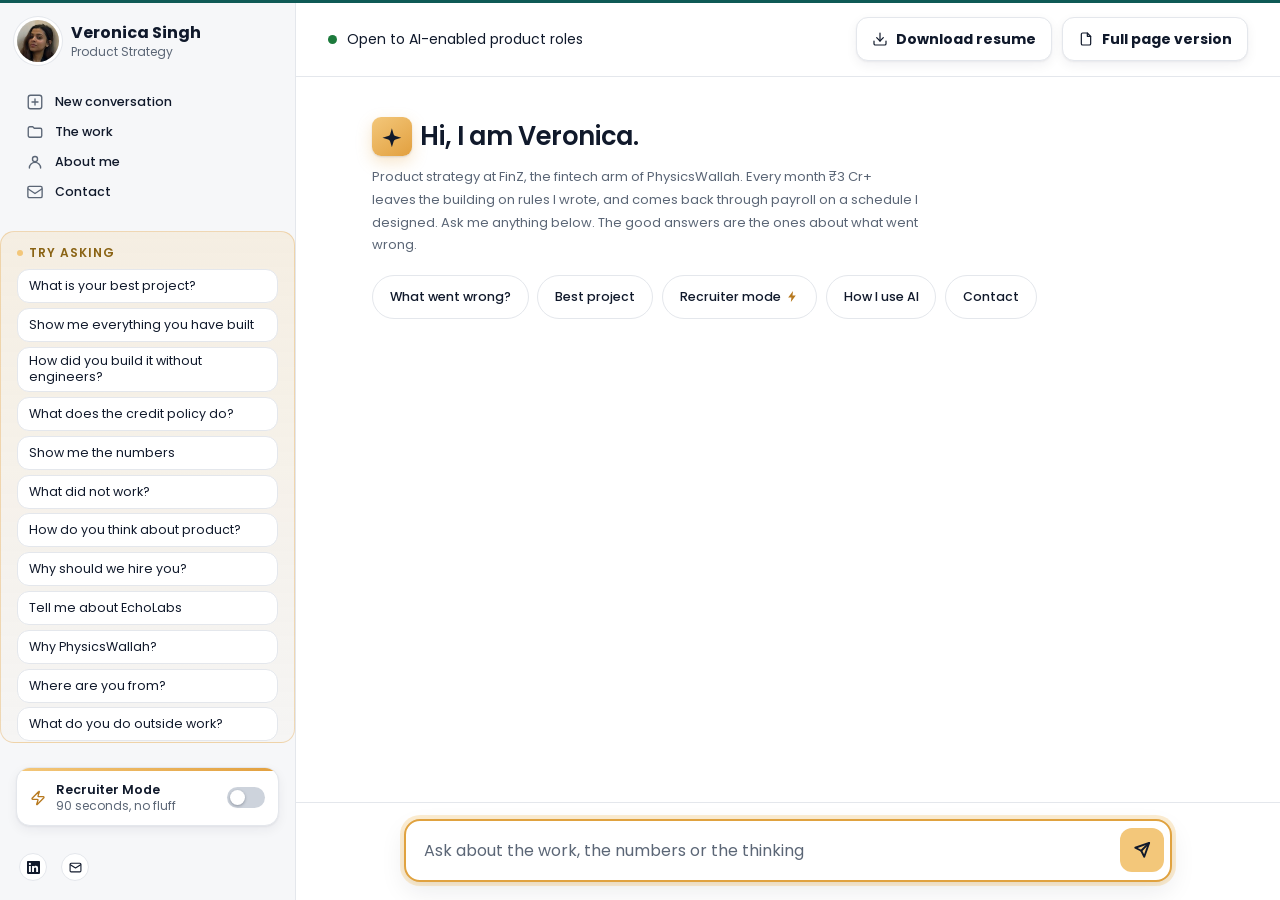
==== commit adb97470: "Add EchoLabs, the site built for somebody else A live marketing site for a creator-marketing agency," ====
--- a/index.html
+++ b/index.html
@@ -59,6 +59,7 @@
         <li><button class="try" type="button" data-ask="limits">What did not work?</button></li>
         <li><button class="try" type="button" data-ask="principles">How do you think about product?</button></li>
         <li><button class="try" type="button" data-ask="why">Why should we hire you?</button></li>
+        <li><button class="try" type="button" data-ask="echolabs">Tell me about EchoLabs</button></li>
         <li><button class="try" type="button" data-ask="physicswallah">Why PhysicsWallah?</button></li>
         <li><button class="try" type="button" data-ask="origin">Where are you from?</button></li>
         <li><button class="try" type="button" data-ask="outside">What do you do outside work?</button></li>
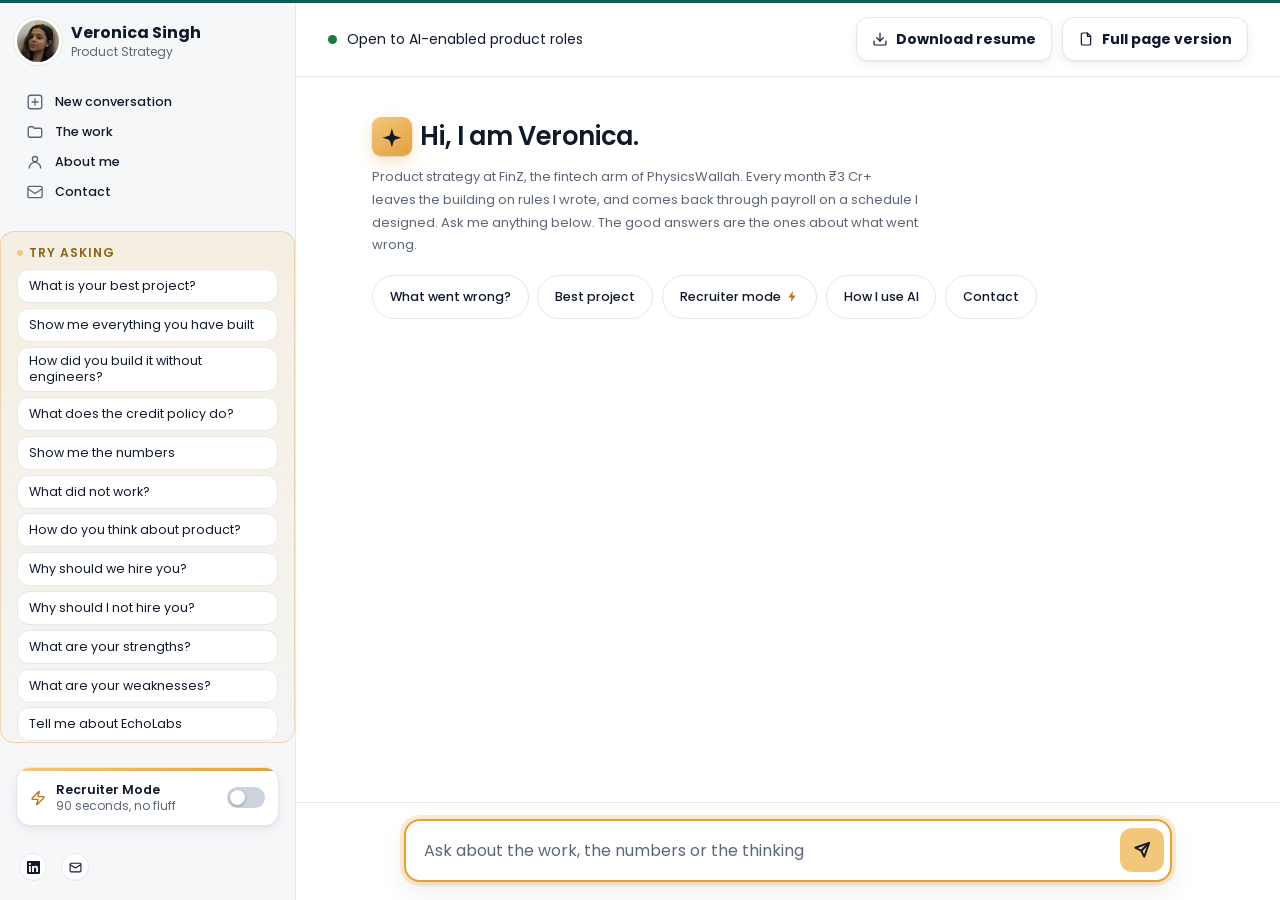
==== commit 59cc29ed: "Add strengths, weaknesses, and the case against hiring me Three answers a recruiter types early and " ====
--- a/index.html
+++ b/index.html
@@ -59,6 +59,9 @@
         <li><button class="try" type="button" data-ask="limits">What did not work?</button></li>
         <li><button class="try" type="button" data-ask="principles">How do you think about product?</button></li>
         <li><button class="try" type="button" data-ask="why">Why should we hire you?</button></li>
+        <li><button class="try" type="button" data-ask="nothire">Why should I not hire you?</button></li>
+        <li><button class="try" type="button" data-ask="strengths">What are your strengths?</button></li>
+        <li><button class="try" type="button" data-ask="weakness">What are your weaknesses?</button></li>
         <li><button class="try" type="button" data-ask="echolabs">Tell me about EchoLabs</button></li>
         <li><button class="try" type="button" data-ask="physicswallah">Why PhysicsWallah?</button></li>
         <li><button class="try" type="button" data-ask="origin">Where are you from?</button></li>
